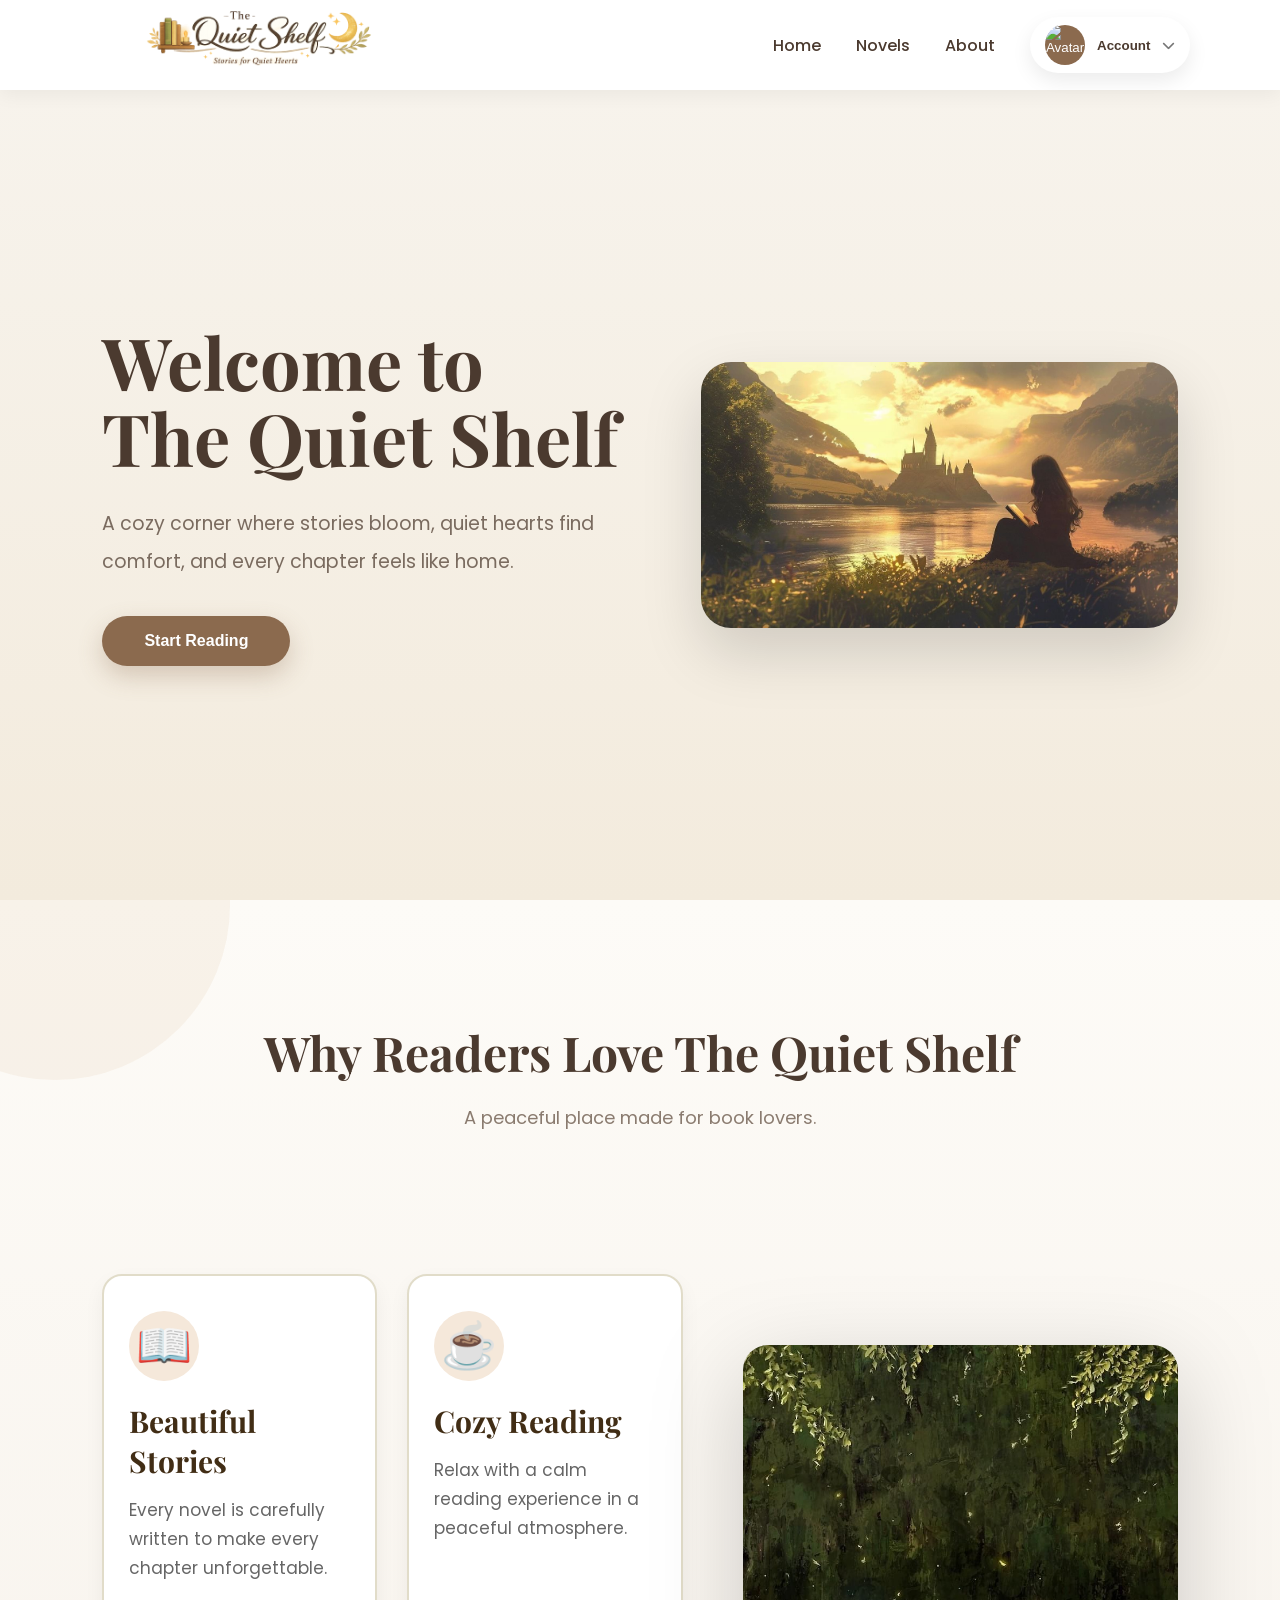
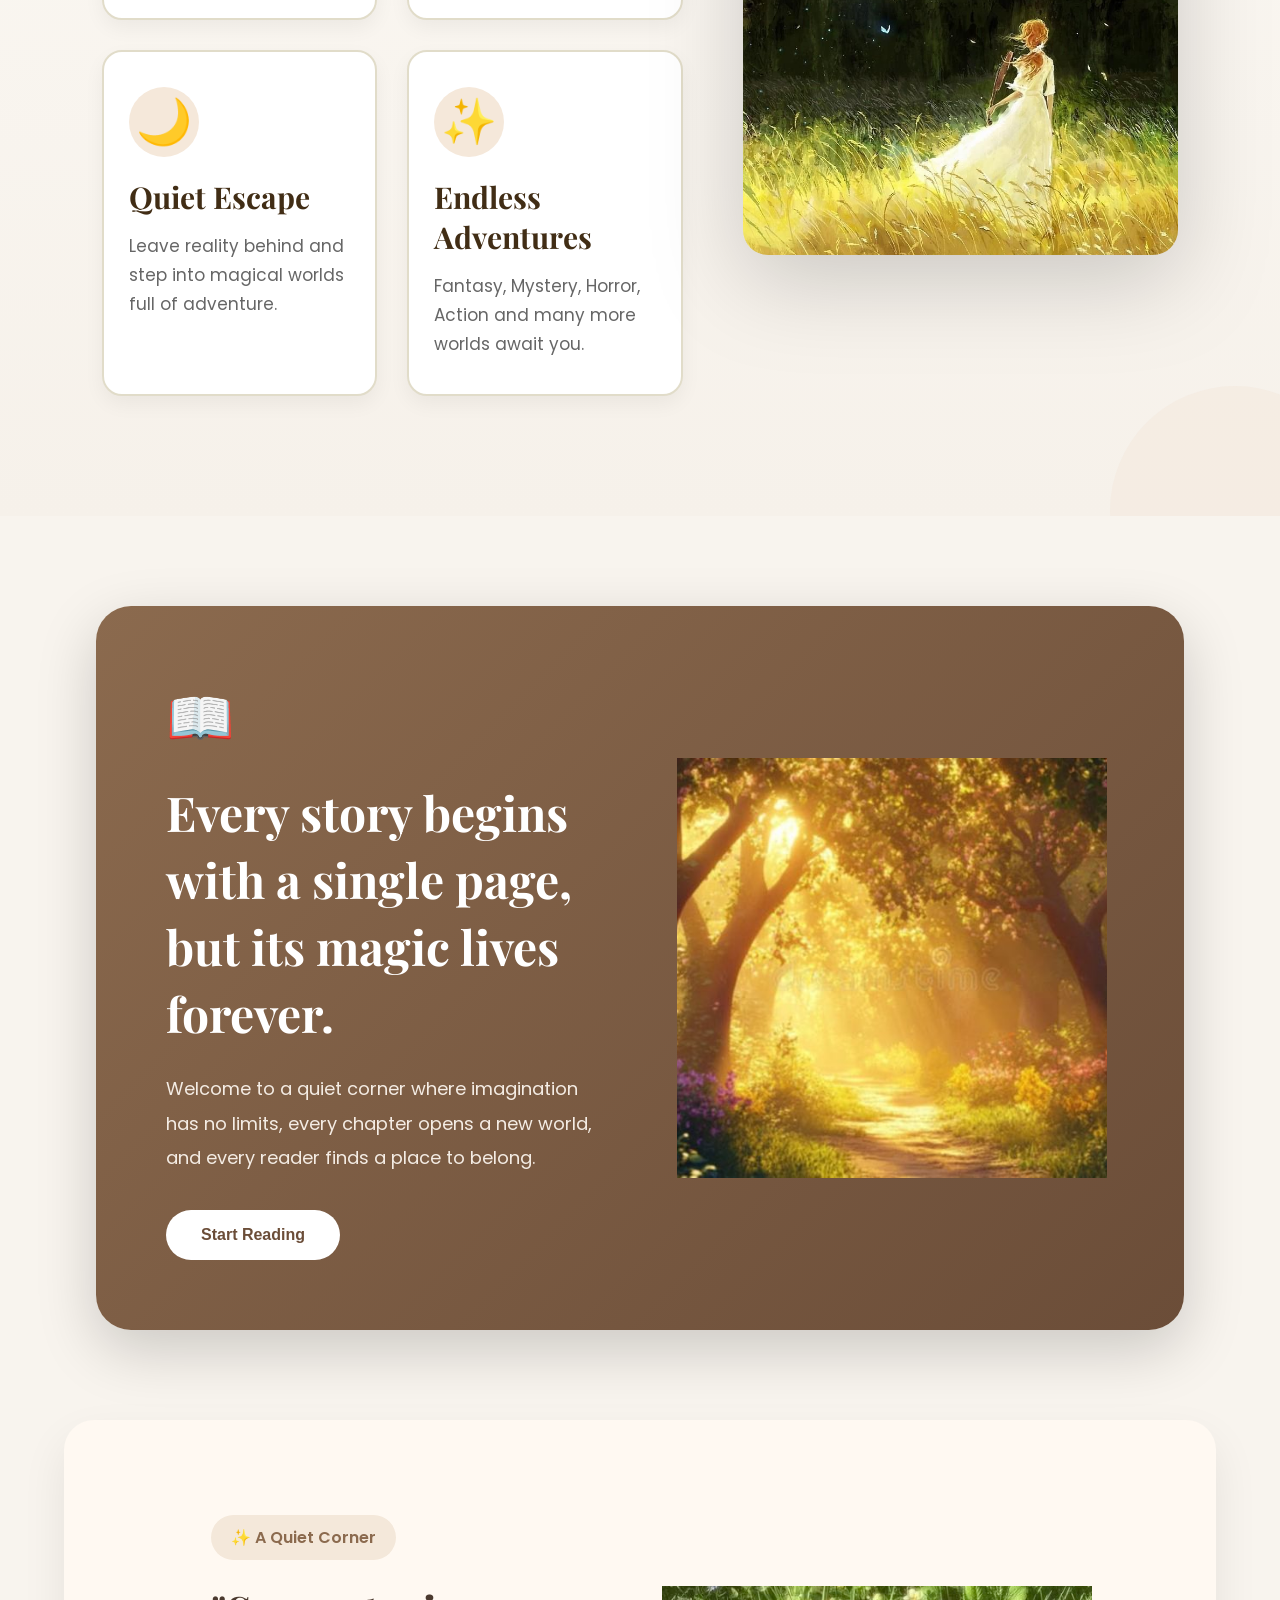
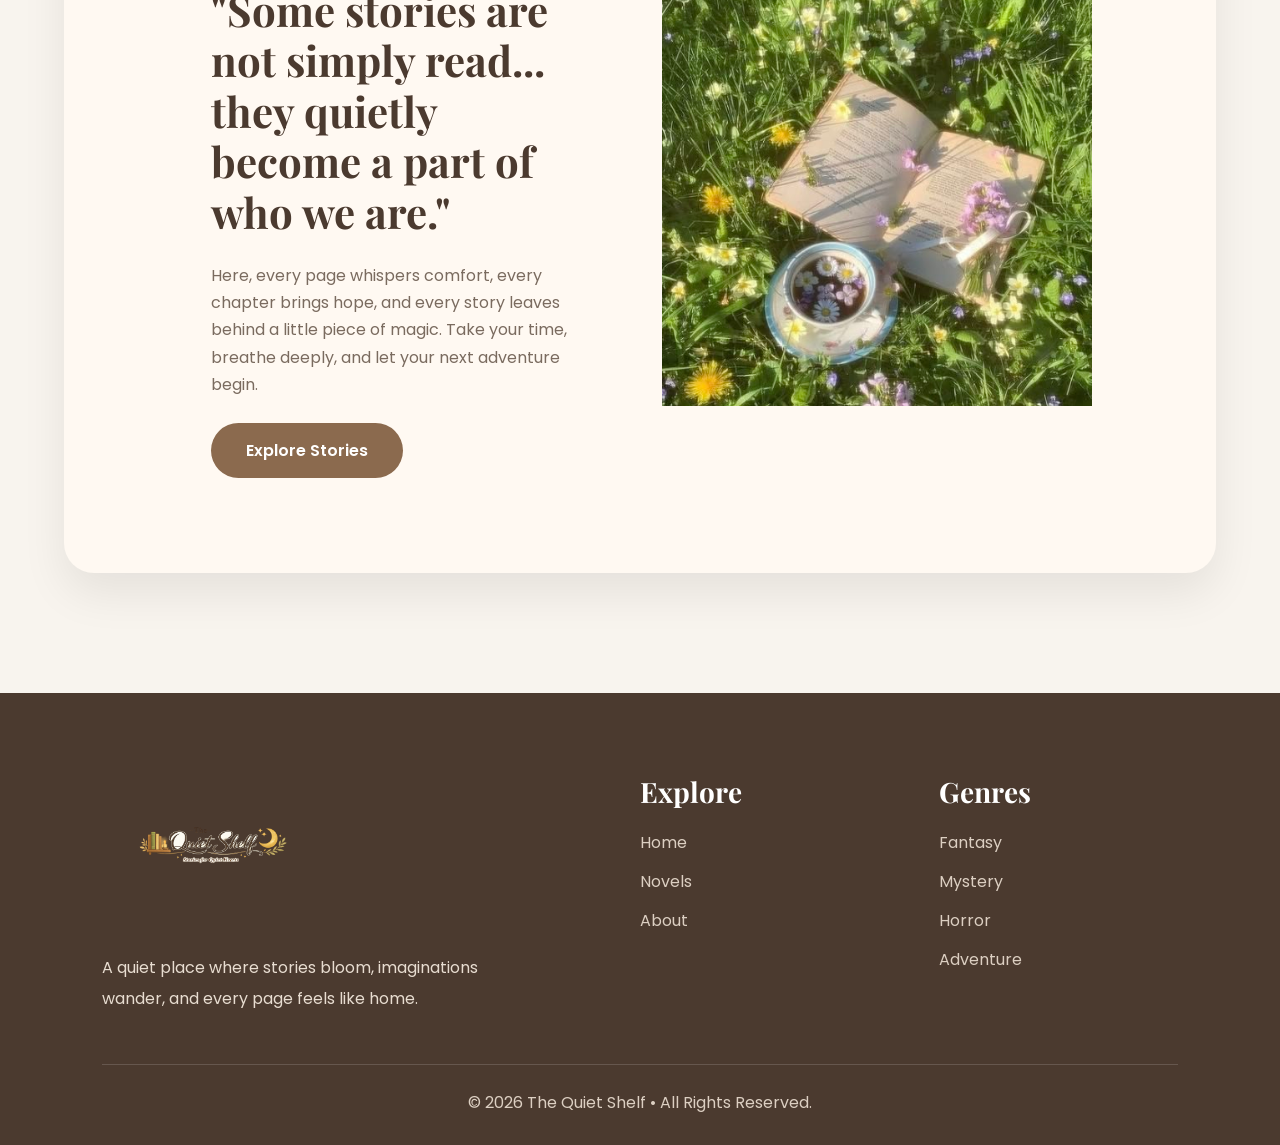
==== index.html @ 02607809 "Initial launch" ====
<!DOCTYPE html>
<html lang="en">

<head>
    <meta charset="UTF-8">
    <meta name="viewport" content="width=device-width, initial-scale=1.0">

    <title>The Quiet Shelf</title>

    <!-- Google Fonts -->
    <link rel="preconnect" href="https://fonts.googleapis.com">
    <link rel="preconnect" href="https://fonts.gstatic.com" crossorigin>

    <link href="https://fonts.googleapis.com/css2?family=Cormorant+Garamond:wght@400;500;600;700&family=Playfair+Display:wght@500;600;700&family=Poppins:wght@300;400;500;600&display=swap" rel="stylesheet">

    <!-- Font Awesome -->
    <link rel="stylesheet"
        href="https://cdnjs.cloudflare.com/ajax/libs/font-awesome/6.6.0/css/all.min.css">

    <link rel="stylesheet" href="style.css">
</head>

<body>

    <!-- ================= NAVBAR ================= -->

    <header>

     <div class="logo">
       <img src="images/logo.png" alt="The Quiet Shelf Logo">
     </div>

       <nav>

    <a href="index.html">Home</a>

    <a href="novels.html">Novels</a>

    <a href="about.html">About</a>

    
     <div class="account-menu">

    <button class="account-btn" id="accountBtn">

<div class="account-avatar">

    <img
        id="navbarAvatar"
        src="images/default-user.png"
        alt="Avatar"
    >

</div>

        <span id="accountName">Account</span>

        <i class="fa-solid fa-chevron-down arrow"></i>

    </button>

    <div class="account-dropdown" id="dropdownMenu">

        <div class="user-info">

            <div class="avatar-large">

    <img
        id="dropdownAvatar"
        src="images/default-user.png"
        alt="Avatar"
    >

</div>

            <h4 id="userName">Guest</h4>

            <p id="userEmail">Please Login</p>

        </div>

        <hr>

        <a href="login.html" id="loginLink">
            <i class="fa-solid fa-right-to-bracket"></i>
            Login
        </a>

        <a href="signup.html" id="signupLink">
            <i class="fa-solid fa-user-plus"></i>
            Create Account
        </a>
        <a href="profile.html" id="profileLink" style="display:none;">
    <i class="fa-solid fa-user"></i>
    Profile
</a>
        <a href="library.html" id="libraryLink" style="display:none;">
            <i class="fa-solid fa-book"></i>
            My Library
        </a>

        <a href="bookmarks.html" id="bookmarkLink" style="display:none;">
            <i class="fa-solid fa-heart"></i>
            Bookmarks
        </a>

        <a href="admin.html" id="adminLink" style="display:none;">
            <i class="fa-solid fa-shield-halved"></i>
            Admin Panel
        </a>

        <a href="#" id="logoutLink" style="display:none;">
            <i class="fa-solid fa-right-from-bracket"></i>
            Logout
        </a>

    </div>

</div>

</nav>

       

    </header>



    <!-- ================= HERO ================= -->

    <section class="hero">

        <div class="hero-text">

            <h1>Welcome to <br> The Quiet Shelf</h1>

            <p>
                A cozy corner where stories bloom,
                quiet hearts find comfort,
                and every chapter feels like home.
            </p>

            <button onclick="window.location.href='novels.html'">
    Start Reading
</button>

        </div>

        <div class="hero-image">

            <img src="images/hero.png" alt="Hero">

        </div>

    </section>

     

 

<!-- Why Readers Love The Quiet Shelf -->

<section class="features">

    <div class="section-title">
        <h2>Why Readers Love The Quiet Shelf</h2>
        <p>A peaceful place made for book lovers.</p>
    </div>

    <div class="feature-wrapper">

    <div class="feature-grid">

        <div class="feature-card">

            <div class="feature-icon">📖</div>

            <h3>Beautiful Stories</h3>

            <p>Every novel is carefully written to make every chapter unforgettable.</p>

        </div>

        <div class="feature-card">

            <div class="feature-icon">☕</div>

            <h3>Cozy Reading</h3>

            <p>Relax with a calm reading experience in a peaceful atmosphere.</p>

        </div>

        <div class="feature-card">

            <div class="feature-icon">🌙</div>

            <h3>Quiet Escape</h3>

            <p>Leave reality behind and step into magical worlds full of adventure.</p>

        </div>

        <div class="feature-card">

            <div class="feature-icon">✨</div>

            <h3>Endless Adventures</h3>

            <p>Fantasy, Mystery, Horror, Action and many more worlds await you.</p>

        </div>

    </div>

    <div class="feature-image">

        <img src="images/cozy-library.png" alt="Cozy Library">

    </div>

</div>

    

</section>
  
<section class="story-quote">

    <div class="quote-text">

        <div class="quote-icon">📖</div>

        <h2>
            Every story begins with a single page, but its magic lives forever.
        </h2>

        <p>
            Welcome to a quiet corner where imagination has no limits, every chapter opens a new world, and every reader finds a place to belong.
        </p>

        <button onclick="window.location.href='novels.html'">
    Start Reading
</button>

    </div>

    <div class="quote-image">

        <img src="images/library.png" alt="Library">

    </div>

</section>


   <!-- Quiet Quote -->

<section class="reading-quote">

    <div class="quote-content">

        <span class="quote-tag">
            ✨ A Quiet Corner
        </span>

        <h2>
            "Some stories are not simply read...
            they quietly become a part of who we are."
        </h2>

        <p>
            Here, every page whispers comfort, every chapter brings hope,
            and every story leaves behind a little piece of magic.
            Take your time, breathe deeply, and let your next adventure begin.
        </p>

        <a href="novels.html" class="quote-btn">
            Explore Stories
        </a>

    </div>

    <div class="quote-image">

        <img src="images/letter.png" alt="Quiet Reading">

    </div>

</section>
  
  <footer>


    <div class="footer-top">

        <div class="footer-brand">

            <img src="images/logo.png" alt="The Quiet Shelf">

            <p>
                A quiet place where stories bloom,
                imaginations wander, and every page feels like home.
            </p>

        </div>

        <div class="footer-links">
            <h3>Explore</h3>
            <a href="index.html">Home</a>
            <a href="novels.html">Novels</a>
            <a href="about.html">About</a>
            
        </div>

        <div class="footer-links">

            <h3>Genres</h3>

            <a href="#">Fantasy</a>
            <a href="#">Mystery</a>
            <a href="#">Horror</a>
            <a href="#">Adventure</a>

        </div>

    </div>

    <div class="footer-bottom">

        <p>© 2026 The Quiet Shelf • All Rights Reserved.</p>

    </div>

</footer>


<script type="module" src="script.js"></script>
<link rel="stylesheet" href="responsive.css">
</body>

</html>
---- style.css ----
/* ===============================
   GOOGLE RESET
================================== */

*{
    margin:0;
    padding:0;
    box-sizing:border-box;
}

html{
    scroll-behavior:smooth;
}

body{

    font-family:'Poppins',sans-serif;

    background:#F7F3EC;

    color:#4B3A2F;

}



/* ===============================
NAVBAR
================================== */

header{

    width:100%;
    height:90px;

    display:flex;

    justify-content:space-between;

    align-items:center;

    padding:0 7%;

    background:white;

    position:sticky;

    top:0;

    z-index:1000;

    overflow:visible;

    box-shadow:0 5px 18px rgba(0,0,0,.05);

}



.logo{

    display:flex;

    align-items:center;

    gap:15px;

}

.logo img{
    width: 350px;
    height: auto;
    display: block;
    object-fit: contain;
}

.logo h2{

    font-family:'Cormorant Garamond',serif;

    font-size:34px;

}

.logo p{

    color:#9a8d81;

    font-size:13px;

}



nav{

    display:flex;
    align-items:center;
    gap:35px;

}



nav a{

    text-decoration:none;

    color:#4B3A2F;

    font-weight:500;

    transition:.3s;

}



nav a:hover{

    color:#B38B59;

}



.nav-icons{
    display:flex;
    align-items:center;
}

.nav-icons i{
    font-size:28px;
    color:#4B3A2F;
    cursor:pointer;
    transition:0.3s;
}

.nav-icons i:hover{
    color:#8B6A4E;
    transform:scale(1.12);
}


/* ===============================
HERO
================================== */

.hero{

    min-height:90vh;

    display:flex;

    justify-content:space-between;

    align-items:center;

    gap:70px;

    padding:80px 8%;

    background:linear-gradient(to bottom,#F7F3EC,#F3EBDD);

}

.hero-text{

    width:50%;

}

.hero-text h1{

    font-size:72px;

    line-height:1.05;

    font-family:'Playfair Display',serif;

    color:#4B3A2F;

}

.hero-text p{

    margin-top:30px;

    font-size:19px;

    line-height:2;

    color:#7A6B5F;

    max-width:550px;

}

.hero button{

    margin-top:35px;

    padding:16px 42px;

    border:none;

    border-radius:50px;

    background:#8B6A4E;

    color:white;

    font-size:16px;

    font-weight:600;

    cursor:pointer;

    transition:.35s;

    box-shadow:0 10px 25px rgba(139,106,78,.3);

}

.hero button:hover{

    transform:translateY(-4px);

    background:#6f533c;

}

.hero button:hover{

    transform:translateY(-5px);

    background:#6f533c;

}

.hero-image{

    width:45%;

    display:flex;

    justify-content:center;

    align-items:center;

}

.hero-image img{

    width:100%;

    max-width:560px;

    border-radius:30px;

    box-shadow:0 25px 60px rgba(0,0,0,.15);

    transition:.5s;

}

.hero-image img:hover{

    transform:translateY(-8px) scale(1.02);

}




/* ===============================
SECTIONS
================================== */

section{

    padding:50px 8%;

}

section h2{

    font-size:42px;

    font-family:'Playfair Display',serif;

}
/* ===============================
FEATURED NOVELS
================================== */

.feature-grid{

    display:grid;

    grid-template-columns:repeat(2,1fr);

    gap:35px;

    margin-top:70px;

}

.feature-card{

    background:rgba(255,255,255,.75);

    backdrop-filter:blur(12px);

    border:1px solid rgba(255,255,255,.6);

    border-radius:25px;

    padding:35px;

    transition:.35s;

    box-shadow:0 15px 35px rgba(0,0,0,.08);

}

.feature-card:hover{

    transform:translateY(-12px) scale(1.03);

    box-shadow:0 25px 60px rgba(139,106,78,.18);

}

.feature-icon{

    width:70px;

    height:70px;

    display:flex;

    justify-content:center;

    align-items:center;

    border-radius:50%;

    background:#F5E8DA;

    font-size:32px;

    margin-bottom:25px;

}

.feature-card h3{

    font-family:'Playfair Display',serif;

    font-size:30px;

    color:#4B3A2F;

    margin-bottom:15px;

}

.feature-card p{

    color:#6D5B4D;

    line-height:1.8;

    font-size:17px;

}
.section-title{
    text-align:center;
    margin-bottom:50px;
}

.section-title h2{

    font-size:58px;

    font-family:'Playfair Display',serif;

    color:#4B3A2F;

    margin-bottom:18px;

}

.section-title p{

    color:#8B7A6C;

    font-size:20px;

    width:650px;

    max-width:90%;

    margin:auto;

    line-height:1.8;

}

.novel-grid{
    display:grid;
    grid-template-columns:repeat(auto-fit,minmax(260px,1fr));
    gap:35px;
}

.novel-card{
    background:#fff;
    border-radius:22px;
    overflow:hidden;
    box-shadow:0 15px 35px rgba(0,0,0,.08);
    transition:.35s;
}

.novel-card:hover{
    transform:translateY(-8px);
    box-shadow:0 25px 45px rgba(0,0,0,.12);
}

.novel-card img{
    width:100%;
    height:260px;
    object-fit:cover;
    display:block;
}

.novel-info{
    padding:25px;
}
.novel-meta{

    color:#8B6A4E;
    font-size:15px;
    margin:12px 0 18px;

}

.genre{
    display:inline-block;
    background:#F3EBDD;
    color:#8B6A4E;
    padding:6px 14px;
    border-radius:20px;
    font-size:13px;
    margin-bottom:12px;
}

.novel-info h3{

    font-family:'Playfair Display',serif;

    font-size:26px;

    color:#4B3A2F;

    margin:10px 0;

    line-height:1.4;

}

.novel-info p{

    color:#7A6B5F;
    line-height:1.8;
    margin-bottom:25px;

}

.novel-info button{

    width:100%;
    border:none;
    background:#8B6A4E;
    color:white;
    padding:14px;
    border-radius:40px;
    font-size:15px;
    cursor:pointer;
    transition:.3s;

}

.novel-info button:hover{

    background:#6F533C;

}
/*========== SECTION TITLE ==========*/

.section-title{
    text-align:center;
    margin-bottom:60px;
}

.section-title h2{

    font-size:48px;

    font-family:'Playfair Display',serif;

    color:#4B3A2F;

}

.section-title p{

    width:700px;

    max-width:90%;

    margin:15px auto 0;

    color:#8A7B6F;

    font-size:18px;

    line-height:1.8;

}

/*========== FEATURED STORIES ==========*/

.popular{

    background:#fff;

    padding:120px 8%;

}

.novel-grid{

    display:grid;

    grid-template-columns:repeat(3,1fr);

    gap:35px;

}

.novel-card{

    background:#fff;

    border-radius:25px;

    overflow:hidden;

    box-shadow:0 15px 35px rgba(0,0,0,.08);

    transition:.35s;

}

.novel-card:hover{

    transform:translateY(-8px);

    box-shadow:0 25px 50px rgba(0,0,0,.12);

}

.novel-card img{

    width:100%;

    height:300px;

    object-fit:cover;

    display:block;

    transition:.35s;

}

.novel-card:hover img{

    transform:scale(1.03);

}

.novel-info{

    padding:20px;

}

.genre{

    display:inline-block;

    padding:7px 16px;

    background:#F4E8D7;

    color:#8B6A4E;

    border-radius:30px;

    font-size:13px;

    margin-bottom:15px;

}

.novel-info h3{

    font-family:'Playfair Display',serif;

    font-size:26px;

    color:#4B3A2F;

    margin:10px 0;

    line-height:1.4;

}

.novel-info p{

    color:#8A7B6F;

    font-size:15px;

    line-height:1.7;

    margin-bottom:18px;

}

.novel-info button{

    width:100%;

    border:none;

    padding:14px;

    border-radius:40px;

    background:#8B6A4E;

    color:white;

    cursor:pointer;

    font-size:15px;

    transition:.3s;

}

.novel-info button:hover{

    background:#6F533C;

}
/*=========================
QUOTE SECTION
=========================*/

.quote{

    width:85%;
    margin:100px auto;
    background:linear-gradient(135deg,#8B6A4E,#5F4735);
    border-radius:30px;
    padding:70px 60px;
    text-align:center;
    color:white;
    box-shadow:0 20px 60px rgba(0,0,0,.15);

}

.quote h2{

    font-size:50px;
    font-family:'Playfair Display',serif;
    line-height:1.6;
    color:white;

}



/*=================================
FOOTER
=================================*/

footer{

    margin-top:120px;

    background:#4B3A2F;

    color:white;

    padding:80px 8% 30px;

}

.footer-top{

    display:grid;

    grid-template-columns:2fr 1fr 1fr;

    gap:60px;

}

.footer-brand img{

    width:230px;

    margin-bottom:20px;

}

.footer-brand p{

    color:#E8DDD1;

    line-height:1.9;

    max-width:380px;

}

.footer-links{

    display:flex;

    flex-direction:column;

}

.footer-links h3{

    margin-bottom:20px;

    font-family:'Playfair Display',serif;

    font-size:28px;

}

.footer-links a{

    color:#DCCFC2;

    text-decoration:none;

    margin-bottom:14px;

    transition:.3s;

}

.footer-links a:hover{

    color:white;

    padding-left:8px;

}

.footer-bottom{

    border-top:1px solid rgba(255,255,255,.15);

    margin-top:50px;

    padding-top:25px;

    text-align:center;

    color:#DCCFC2;

}
/*====================================
STORY QUOTE
====================================*/

.story-quote{

    width:85%;

    margin:90px auto;

    background:linear-gradient(135deg,#8B6A4E,#6B4D38);

    border-radius:35px;

    padding:70px;

    display:flex;

    justify-content:space-between;

    align-items:center;

    gap:60px;

    overflow:hidden;

    box-shadow:0 20px 60px rgba(0,0,0,.18);

}

.quote-text{

    flex:1;

}

.quote-icon{

    font-size:55px;

    margin-bottom:20px;

}

.quote-text h2{

    color:white;

    font-size:48px;

    line-height:1.4;

    font-family:'Playfair Display',serif;

    margin-bottom:25px;

}

.quote-text p{

    color:#F4ECE4;

    font-size:18px;

    line-height:1.9;

    margin-bottom:35px;

}

.quote-text button{

    padding:16px 35px;

    border:none;

    border-radius:50px;

    background:white;

    color:#6B4D38;

    font-size:16px;

    font-weight:600;

    cursor:pointer;

    transition:.3s;

}

.quote-text button:hover{

    transform:translateY(-4px);

}

.quote-image{

    flex:1;

    display:flex;

    justify-content:center;

}

.quote-image img{

    width:100%;

    max-width:430px;

    animation:floatBook 5s ease-in-out infinite;

}

@keyframes floatBook{

    0%,100%{

        transform:translateY(0);

    }

    50%{

        transform:translateY(-12px);

    }

}
/*==========================
FEATURE WRAPPER
==========================*/

.feature-wrapper{

    display:grid;

    grid-template-columns:1.2fr .9fr;

    gap:60px;

    align-items:center;

    margin-top:70px;

}

.feature-image{

    display:flex;

    justify-content:center;

}

.feature-image img{

    width:100%;

    max-width:480px;

    border-radius:25px;

    filter:drop-shadow(0 25px 45px rgba(0,0,0,.18));

    animation:floatImage 5s ease-in-out infinite;

}
.features{

    padding:120px 8%;

    background:linear-gradient(180deg,#FDFBF7,#F6F1EA);

    position:relative;

    overflow:hidden;

}

.features::before{

    content:"";

    width:350px;

    height:350px;

    background:#EEDFCF;

    border-radius:50%;

    position:absolute;

    top:-170px;

    left:-120px;

    opacity:.35;

}

.features::after{

    content:"";

    width:250px;

    height:250px;

    background:#F3E8DB;

    border-radius:50%;

    position:absolute;

    bottom:-120px;

    right:-80px;

    opacity:.5;

}
@keyframes floatImage{

    0%,100%{

        transform:translateY(0);

    }

    50%{

        transform:translateY(-12px);

    }

}
/*==================================
READ PAGE
==================================*/

body{

    background:#F8F4EE;

    font-family:'Poppins',sans-serif;

    color:#4B3A2F;

}

.read-header{

    width:90%;

    margin:30px auto;

    display:flex;

    justify-content:space-between;

    align-items:center;

}

.back-btn{

    text-decoration:none;

    color:#6F533C;

    font-weight:600;

    background:white;

    padding:12px 22px;

    border-radius:40px;

    box-shadow:0 8px 20px rgba(0,0,0,.08);

    transition:.3s;

}

.back-btn:hover{

    transform:translateY(-3px);

}

.read-logo{

    width:90px;

}

.reading-container{

    width:75%;

    max-width:900px;

    margin:40px auto 100px;

    background:white;

    padding:70px;

    border-radius:30px;

    box-shadow:0 20px 50px rgba(0,0,0,.08);

}

.genre-tag{

    display:inline-block;

    background:#F2E5D8;

    color:#8B6A4E;

    padding:8px 18px;

    border-radius:30px;

    font-size:14px;

    margin-bottom:20px;

}

.reading-container h1{

    font-family:'Playfair Display',serif;

    font-size:55px;

    margin-bottom:15px;

}

.reading-container h3{

    font-size:22px;

    color:#8B6A4E;

    margin-bottom:30px;

}

.reading-info{

    display:flex;

    gap:30px;

    color:#8A7B6F;

    margin-bottom:45px;

    border-bottom:1px solid #EEE5DA;

    padding-bottom:25px;

}

.story-text{

    font-size:19px;

    line-height:2.3;

    color:#4B3A2F;

}

.story-text p{

    margin-bottom:30px;

}

.chapter-buttons{

    display:flex;

    justify-content:space-between;

    margin-top:70px;

}

.chapter-buttons button{

    border:none;

    background:#8B6A4E;

    color:white;

    padding:16px 35px;

    border-radius:50px;

    cursor:pointer;

    font-size:16px;

    transition:.3s;

}

.chapter-buttons button:hover{

    background:#6F533C;

    transform:translateY(-3px);

}
.reading-tools{

    display:flex;

    justify-content:flex-end;

    gap:12px;

    margin-bottom:35px;

}

.reading-tools button{

    width:45px;

    height:45px;

    border:none;

    border-radius:50%;

    background:#F2E5D8;

    cursor:pointer;

    font-weight:bold;

    transition:.3s;

}

.reading-tools button:hover{

    background:#8B6A4E;

    color:white;

}
/*==================================
CHAPTER LIST
==================================*/

.chapter-list{

    background:#FBF7F2;

    border:1px solid #E8DDD1;

    border-radius:20px;

    padding:25px;

    margin-bottom:40px;

}

.chapter-list h4{

    font-family:'Playfair Display',serif;

    font-size:26px;

    margin-bottom:20px;

    color:#4B3A2F;

}

.chapter-list a{

    display:block;

    text-decoration:none;

    color:#6F533C;

    padding:14px 18px;

    border-radius:12px;

    margin-bottom:10px;

    transition:.3s;

}

.chapter-list a:hover{

    background:#EFE2D4;

}

.chapter-list .active{

    background:#8B6A4E;

    color:white;

}
/*==================================
ACCOUNT MENU
==================================*/

.account-menu{
    position:relative;
}

.account-btn{

    display:flex;
    align-items:center;
    gap:12px;

    border:none;
    background:white;

    padding:8px 15px;

    border-radius:50px;

    cursor:pointer;

    transition:.3s;

    box-shadow:0 8px 20px rgba(0,0,0,.08);

}

.account-btn:hover{

    transform:translateY(-2px);

}

.account-avatar{

    width:40px;
    height:40px;

    border-radius:50%;

    background:#8B6A4E;

    display:flex;
    justify-content:center;
    align-items:center;

    color:white;

}

.account-btn span{

    font-weight:600;

    color:#4B3A2F;

}

.arrow{

    font-size:13px;

    color:#777;

}

.account-dropdown{

    position:absolute;

    top:60px;

    right:0;

    width:280px;

    background:white;

    border-radius:20px;

    overflow:hidden;

    display:none;

    box-shadow:0 20px 45px rgba(0,0,0,.12);

    z-index:99999;

}

.account-dropdown.show{

    display:block;

}

.user-info{

    text-align:center;

    padding:25px;

}

.avatar-large{

    width:70px;
    height:70px;

    margin:auto;

    border-radius:50%;

    background:#8B6A4E;

    display:flex;
    justify-content:center;
    align-items:center;

    color:white;

    font-size:24px;

    margin-bottom:15px;

}

.user-info h4{

    margin-bottom:5px;

    font-size:18px;

}

.user-info p{

    font-size:13px;

    color:#888;

}

.account-dropdown a{

    display:flex;

    align-items:center;

    gap:12px;

    padding:15px 22px;

    color:#4B3A2F;

    text-decoration:none;

    transition:.3s;

}

.account-dropdown a:hover{

    background:#F7F3EC;

    color:#8B6A4E;

}

.account-dropdown hr{

    border:none;

    border-top:1px solid #eee;

}

/* ===========================
      MEMBERSHIP PAGE
=========================== */

.membership{

    max-width:1200px;

    margin:90px auto;

    padding:20px;

    text-align:center;

}

.membership h1{

    font-size:52px;

    color:#412D15;

    margin-bottom:15px;

    font-family:"Playfair Display",serif;

}

.membership p{

    max-width:700px;

    margin:auto;

    color:#666;

    font-size:18px;

    line-height:1.8;

    margin-bottom:60px;

}

.plans{

    display:flex;

    justify-content:center;

    gap:40px;

    flex-wrap:wrap;

}

.plan{

    width:350px;

    background:#ffffff;

    padding:45px;

    border-radius:25px;

    box-shadow:0 15px 40px rgba(0,0,0,.08);

    position:relative;

    transition:.35s;

}

.plan:hover{

    transform:translateY(-10px);

}

.plan h2{

    font-size:30px;

    color:#412D15;

    margin-bottom:15px;

}

.plan h3{

    font-size:42px;

    color:#000;

    margin-bottom:25px;

}

.plan ul{

    list-style:none;

    padding:0;

}

.plan li{

    margin:16px 0;

    color:#555;

    font-size:17px;

}

.plan-btn{

    display:inline-block;

    margin-top:30px;

    padding:15px 35px;

    border-radius:12px;

    background:#412D15;

    color:#fff;

    text-decoration:none;

    font-weight:600;

    transition:.3s;

}

.plan-btn:hover{

    background:#000;

}

.badge{

    position:absolute;

    top:-15px;

    right:25px;

    background:#C89B3C;

    color:white;

    padding:8px 18px;

    border-radius:30px;

    font-size:14px;

    font-weight:600;

}

.premium{

    border:3px solid #C89B3C;

}

@media(max-width:900px){

.plans{

    flex-direction:column;

    align-items:center;

}

.plan{

    width:100%;

    max-width:380px;

}

}
/*====================================
        MEMBERSHIP PAGE
====================================*/

.membership{

    min-height:100vh;

    background:#F8F6F1;

    padding:100px 20px;

}

.membership-header{

    text-align:center;

    max-width:800px;

    margin:0 auto 70px;

}

.premium-tag{

    display:inline-block;

    background:#412D15;

    color:#ffffff;

    padding:10px 22px;

    border-radius:50px;

    letter-spacing:2px;

    font-size:14px;

    margin-bottom:25px;

}

.membership-header h1{

    font-family:"Playfair Display",serif;

    font-size:60px;

    color:#412D15;

    margin-bottom:20px;

}

.membership-header p{

    color:#6E6258;

    font-size:18px;

    line-height:1.8;

}

/*====================*/

.plans{

    display:flex;

    justify-content:center;

    gap:40px;

    flex-wrap:wrap;

}

/*====================*/

.plan{

    width:360px;

    background:#FFFFFF;

    border:2px solid #E1DCC9;

    border-radius:25px;

    padding:40px;

    transition:.35s;

    position:relative;

    box-shadow:0 12px 30px rgba(0,0,0,.08);

}

.plan:hover{

    transform:translateY(-8px);

    box-shadow:0 18px 40px rgba(65,45,21,.15);

}

/*====================*/

.plan h2{

    color:#412D15;

    font-size:32px;

    margin-bottom:15px;

}

.plan h3{

    color:#412D15;

    font-size:42px;

    margin-bottom:30px;

}

.plan small{

    font-size:18px;

    color:#777;

}

/*====================*/

.plan ul{

    list-style:none;

    padding:0;

}

.plan li{

    color:#555;

    margin:18px 0;

    font-size:17px;

}

/*====================*/

.plan-btn{

    display:block;

    text-align:center;

    text-decoration:none;

    margin-top:35px;

    padding:16px;

    border-radius:14px;

    background:#412D15;

    color:#ffffff;

    font-weight:600;

    transition:.3s;

}

.plan-btn:hover{

    background:#6A4A26;

}

/*====================*/

.premium{

    border:2px solid #C89B3C;

}

.badge{

    position:absolute;

    top:-16px;

    right:25px;

    background:#C89B3C;

    color:#ffffff;

    padding:8px 18px;

    border-radius:30px;

    font-size:13px;

    font-weight:700;

}

/*====================*/

.membership-note{

    text-align:center;

    margin-top:70px;

}

.membership-note p{

    color:#777;

    font-size:16px;

}

/*====================*/

@media(max-width:768px){

.membership-header h1{

    font-size:42px;

}

.membership-header p{

    font-size:16px;

}

.plan{

    width:100%;

    max-width:380px;

}

}
/*====================================
        PREMIUM FEATURES
====================================*/

.premium-features{

    margin-top:100px;

    text-align:center;

}

.premium-features h2{

    font-family:"Playfair Display",serif;

    font-size:42px;

    color:#412D15;

    margin-bottom:50px;

}

.feature-grid{

    display:grid;

    grid-template-columns:repeat(auto-fit,minmax(250px,1fr));

    gap:30px;

}

.feature-card{

    background:#fff;

    border:2px solid #E1DCC9;

    border-radius:20px;

    padding:35px 25px;

    transition:.3s;

    box-shadow:0 8px 20px rgba(0,0,0,.05);

}

.feature-card:hover{

    transform:translateY(-8px);

}

.feature-icon{

    font-size:45px;

    margin-bottom:20px;

}

.feature-card h3{

    color:#412D15;

    margin-bottom:15px;

}

.feature-card p{

    color:#666;

    line-height:1.7;

}
/*==============================
            FAQ
==============================*/

.faq-section{

    margin-top:100px;

}

.faq-section h2{

    text-align:center;

    font-family:"Playfair Display", serif;

    color:#412D15;

    margin-bottom:50px;

}

.faq-item{

    background:#fff;

    border:2px solid #E1DCC9;

    border-radius:15px;

    padding:25px;

    margin-bottom:20px;

    box-shadow:0 5px 15px rgba(0,0,0,.05);

}

.faq-item h3{

    color:#412D15;

    margin-bottom:10px;

}

.faq-item p{

    color:#666;

    line-height:1.7;

}
/* ===============================
   READ PAGE V2
================================== */

.reading-container{

    max-width:1200px;

    margin:60px auto;

    padding:20px;

}

/* =============================== */

.novel-header{

    display:flex;

    gap:40px;

    align-items:center;

    background:#fff;

    padding:35px;

    border-radius:20px;

    box-shadow:0 10px 30px rgba(0,0,0,.08);

    margin-bottom:40px;

}

/* =============================== */

.novel-cover img{

    width:220px;

    height:320px;

    object-fit:cover;

    border-radius:18px;

    box-shadow:0 15px 35px rgba(0,0,0,.20);

}

/* =============================== */

.novel-details{

    flex:1;

}

.novel-details h1{

    font-size:58px;

    margin:15px 0;

    color:#1F150C;

}

.novel-description{

    color:#666;

    line-height:1.8;

    margin:20px 0;

    max-width:700px;

}

/* =============================== */

.novel-meta{

    display:flex;

    flex-wrap:wrap;

    gap:15px;

    margin-top:20px;

}

.novel-meta span{

    background:#F4ECE2;

    padding:10px 18px;

    border-radius:30px;

    font-size:15px;

}

/* =============================== */

.reading-layout{

    display:grid;

    grid-template-columns:300px 1fr;

    gap:35px;

}

/* =============================== */

.chapter-list{

    background:white;

    border-radius:18px;

    padding:25px;

    height:fit-content;

    position:sticky;

    top:100px;

    box-shadow:0 8px 25px rgba(0,0,0,.08);

}

.chapter-list h3{

    margin-bottom:20px;

}

.chapter-list a{

    display:block;

    text-decoration:none;

    color:#412D15;

    padding:15px;

    border-radius:12px;

    margin-bottom:10px;

    transition:.3s;

}

.chapter-list a.active{

    background:#8A6746;

    color:white;

}

.chapter-list a:hover{

    background:#EFE5D8;

}

/* =============================== */

.story-area{

    background:white;

    border-radius:20px;

    padding:40px;

    box-shadow:0 8px 25px rgba(0,0,0,.08);

}

/* =============================== */

.story-area h2{

    margin-bottom:25px;

    font-size:36px;

}

.story-text{

    font-size:20px;

    line-height:2.1;

    color:#2D2118;

}

/* =============================== */

.reading-tools{

    display:flex;

    justify-content:flex-end;

    gap:12px;

    margin-bottom:25px;

}

.reading-tools button{

    width:50px;

    height:50px;

    border:none;

    border-radius:12px;

    background:#412D15;

    color:white;

    cursor:pointer;

    transition:.3s;

}

.reading-tools button:hover{

    background:#5C4022;

}

/* =============================== */

.chapter-buttons{

    display:flex;

    justify-content:space-between;

    margin-top:50px;

}

.chapter-buttons button{

    background:#412D15;

    color:white;

    border:none;

    padding:15px 35px;

    border-radius:12px;

    cursor:pointer;

    transition:.3s;

}

.chapter-buttons button:hover{

    background:#5C4022;

}

/* =============================== */

@media(max-width:900px){

.novel-header{

    flex-direction:column;

    text-align:center;

}

.reading-layout{

    grid-template-columns:1fr;

}

.chapter-list{

    position:relative;

    top:0;

}

.novel-details h1{

    font-size:42px;

}

}
/* ===============================
   READING TOOLS
================================= */
.reading-tools{

    display:flex;

    justify-content:flex-end;

    align-items:center;

    gap:12px;

    flex-wrap:wrap;

    margin:25px 0;

}

.reading-tools button{

    padding:12px 18px;

    border:none;

    border-radius:10px;

    background:#8B6A4E;

    color:white;

    cursor:pointer;

    font-size:15px;

    white-space:nowrap;

}
.reading-tools button:hover{

    background:#6f533c;

    transform:translateY(-3px);

}

#bookmarkBtn{

    background:#D77A8A;

    min-width:140px;

}

#bookmarkBtn:hover{

    background:#C86476;

}
/* ===============================
   COZY DARK MODE
================================= */

.dark-mode{

    background:#2F2621;
    color:#F5EEE6;

}

.dark-mode header{

    background:#3A2E28;

}

.dark-mode .reading-container{

    background:transparent;

}

.dark-mode .novel-header,
.dark-mode .chapter-list,
.dark-mode .story-area{

    background:#3A2E28;
    color:#F5EEE6;
    border:1px solid rgba(255,255,255,.06);

}

.dark-mode .story-text,
.dark-mode .novel-description,
.dark-mode p{

    color:#E8DDD3;

}

.dark-mode h1,
.dark-mode h2,
.dark-mode h3{

    color:#FFF8F0;

}

.dark-mode .chapter-list a{

    color:#E8DDD3;

}

.dark-mode .chapter-list a:hover{

    background:#AB886D;
    color:white;

}

.dark-mode .chapter-list a.active{

    background:#AB886D;
    color:white;

}

.dark-mode .reading-tools button{

    background:#AB886D;
    color:white;

}

.dark-mode .chapter-buttons button{

    background:#AB886D;
    color:white;

}

.dark-mode footer{

    background:#3A2E28;

}
/* ===============================
   COMMENTS
================================= */

.comments-section{

    max-width:1000px;

    margin:70px auto;

    padding:0 20px;

}

.comments-section h2{

    font-size:34px;

    margin-bottom:25px;

    color:#493628;

    font-family:'Playfair Display',serif;

}

.comment-box{

    background:#F8F5F2;

    border:1px solid #D6C0B3;

    border-radius:18px;

    padding:20px;

    margin-bottom:40px;

}

.comment-box textarea{

    width:100%;

    min-height:140px;

    border:none;

    resize:vertical;

    outline:none;

    background:transparent;

    font-size:16px;

    font-family:'Poppins',sans-serif;

    color:#493628;

}

.comment-box button{

    margin-top:18px;

    background:#493628;

    color:white;

    border:none;

    padding:12px 25px;

    border-radius:10px;

    cursor:pointer;

    transition:.3s;

}

.comment-box button:hover{

    background:#AB886D;

}

.comment-card{

    background:white;

    border:1px solid #E4E0E1;

    border-radius:18px;

    padding:20px;

    margin-bottom:20px;

    box-shadow:0 5px 15px rgba(0,0,0,.05);

}

.comment-card h4{

    color:#493628;

    margin-bottom:8px;

}

.comment-card small{

    color:#888;

}

.comment-card p{

    margin-top:12px;

    line-height:1.8;

    color:#555;

}
#translateBtn{

    background:#9B7355;
    color:#fff;

    border:none;

    padding:12px 22px;

    border-radius:12px;

    font-size:15px;
    font-weight:600;

    cursor:pointer;

    display:inline-flex;
    align-items:center;
    justify-content:center;
    gap:8px;

    min-width:165px;
    height:50px;

    flex:0 0 auto;

    transition:.3s;

}

#translateBtn i{

    font-size:18px;

}
#translateBtn:hover{

    background:#7f5c43;

    transform:translateY(-2px);

    box-shadow:0 8px 18px rgba(0,0,0,.15);

}

.dark-mode #translateBtn{

    background:#C8A77A;

    color:#2d241d;

}
/* ===============================
   RATING
================================= */

.rating-section{

    max-width:1000px;

    margin:60px auto;

    padding:30px;

    background:#F8F5F2;

    border:1px solid #E4E0E1;

    border-radius:20px;

    text-align:center;

}

.rating-section h3{

    font-size:30px;

    color:#493628;

    margin-bottom:20px;

    font-family:'Playfair Display',serif;

}

.stars{

    display:flex;

    justify-content:center;

    gap:12px;

    margin-bottom:20px;

}

.star{

    font-size:34px;

    color:#CFCFCF;

    cursor:pointer;

    transition:.25s;

}

.star:hover{

    color:#FFD43B;

    transform:scale(1.2);

}

.star.active{

    color:#FFD43B;

}

.rating-section p{

    font-size:18px;

    color:#555;

    margin-top:10px;

}

/* Dark Mode */

.dark-mode .rating-section{

    background:#3A2E28;

    border-color:rgba(255,255,255,.08);

}

.dark-mode .rating-section h3{

    color:#FFF8F0;

}

.dark-mode .rating-section p{

    color:#E8DDD3;

}
.account-avatar img{

    width:42px;

    height:42px;

    border-radius:50%;

    object-fit:cover;

}

.avatar-large img{

    width:80px;

    height:80px;

    border-radius:50%;

    object-fit:cover;

}
.comment-user{

    display:flex;

    align-items:flex-start;

    gap:15px;

}

.comment-avatar{

    width:50px;

    height:50px;

    border-radius:50%;

    object-fit:cover;

    flex-shrink:0;

}

.comment-user h4{

    margin-bottom:6px;

    color:#4B3A2F;

}

.comment-user p{

    margin:0;

    line-height:1.7;

}
.comment-info{

    flex:1;

}

.comment-time{

    display:block;

    font-size:12px;

    color:#999;

    margin:4px 0 10px;

}
.comment-top{

    display:flex;

    justify-content:space-between;

    align-items:center;

}

.delete-comment{

    color:#d9534f;

    cursor:pointer;

    transition:.3s;

}

.delete-comment:hover{

    transform:scale(1.15);

    color:#b71c1c;

}
/*==============================
QUIET QUOTE
==============================*/

.reading-quote{

    width:90%;
    max-width:1200px;

    margin:50px auto;

    display:grid;
    grid-template-columns:1fr 1fr;

    align-items:center;

    background:#FFF9F2;

    border-radius:30px;

    overflow:hidden;

    box-shadow:0 20px 45px rgba(0,0,0,.08);

}

.quote-content{

    padding:45px;

}

.quote-tag{

    display:inline-block;

    background:#F4E8DA;

    color:#8B6A4E;

    padding:10px 20px;

    border-radius:50px;

    font-weight:600;

    margin-bottom:25px;

}

.quote-content h2{

    font-family:'Playfair Display',serif;

    font-size:42px;

    line-height:1.2;

    color:#4B3A2F;

    margin-bottom:25px;

}

.quote-content p{

    font-size:16px;

line-height:1.7;

    color:#7A6B5F;

    

margin-bottom:25px;

}

.quote-btn{

    display:inline-block;

    padding:15px 35px;

    background:#8B6A4E;

    color:#fff;

    text-decoration:none;

    border-radius:50px;

    font-weight:600;

    transition:.3s;

}

.quote-btn:hover{

    background:#6F533C;

    transform:translateY(-3px);

}

.quote-image{

    height:420px;

}

.quote-image img{

    width:100%;
    height:100%;
    object-fit:cover;

}

@media(max-width:900px){

.reading-quote{

    grid-template-columns:1fr;

}

.quote-content{

    padding:40px 25px;

    text-align:center;

}

.quote-content h2{

    font-size:34px;

}

.quote-image{

    order:-1;

}

}
---- responsive.css ----
/* =====================================
   MOBILE RESPONSIVE
===================================== */

@media screen and (max-width:768px){

/* ================= Header ================= */

header{
    flex-direction:column;
    justify-content:center;
    gap:18px;
    padding:18px;
    height:auto;
}

.logo img{
    width:170px;
}

nav{
    width:100%;
    display:flex;
    justify-content:center;
    align-items:center;
    flex-wrap:wrap;
    gap:18px;
}

nav a{
    font-size:15px;
}

.account-menu{
    margin-left:0;
}

/* Account Dropdown */

.account-dropdown{
    width:260px;
    right:50%;
    transform:translateX(50%);
    max-height:70vh;
    overflow-y:auto;
    -webkit-overflow-scrolling:touch;
}

/* ================= Hero ================= */

.hero{
    display:flex;
    flex-direction:column;
    align-items:center;
    text-align:center;
    padding:45px 20px;
    gap:30px;
}

.hero-image{
    order:1;
}

.hero-image img{
    width:100%;
    max-width:320px;
    border-radius:24px;
}

.hero-text{
    order:2;
    max-width:100%;
}

.hero-text h1{
    font-size:48px;
    line-height:1.1;
}

.hero-text p{
    font-size:16px;
    line-height:1.8;
}

.hero-text button{
    width:220px;
}

/* ================= Features ================= */

.feature-wrapper{
    display:flex;
    flex-direction:column;
    gap:35px;
}

.feature-image{
    order:1;
    text-align:center;
}

.feature-image img{
    width:100%;
    max-width:320px;
    border-radius:24px;
}

.feature-grid{
    order:2;
    display:grid;
    grid-template-columns:1fr;
    gap:18px;
}

.feature-card{
    width:100%;
    padding:22px;
}

.feature-card h3{
    font-size:28px;
}

.feature-card p{
    font-size:15px;
}

/* ================= Quote ================= */

.story-quote{
    display:flex;
    flex-direction:column;
    text-align:center;
    gap:30px;
}

.quote-image{
    order:1;
}

.quote-image img{
    width:100%;
    max-width:320px;
    border-radius:24px;
}

.quote-text{
    order:2;
}

.quote-text h2{
    font-size:34px;
}

.quote-text p{
    font-size:16px;
}

/* ================= Reading Corner ================= */

.reading-corner{
    display:flex;
    flex-direction:column;
    align-items:center;
    text-align:center;
    gap:30px;
}

.reading-image{
    order:1;
}

.reading-image img{
    width:100%;
    max-width:320px;
    border-radius:24px;
}

.reading-text{
    order:2;
}

.reading-text h2{
    font-size:34px;
}

.reading-text p{
    font-size:16px;
}

/* ================= Novels ================= */

.all-novels{
    width:94%;
    margin:35px auto;
    display:grid;
    grid-template-columns:repeat(2,1fr);
    gap:14px;
}

.novel-card{
    width:100%;
    border-radius:16px;
}

.novel-card img{
    width:100%;
    height:180px;
    object-fit:cover;
}

.novel-info{
    padding:12px;
}

.genre{
    padding:5px 10px;
    font-size:11px;
}

.novel-info h3{
    font-size:17px;
    line-height:1.35;
    margin:8px 0;
}

.novel-meta{
    font-size:11px;
    gap:8px;
    margin:10px 0;
}

.description{
    display:none;
}

.read-btn{
    padding:10px;
    font-size:13px;
}

/* ================= Footer ================= */

.footer-top{
    grid-template-columns:1fr;
    text-align:center;
    gap:35px;
}

.footer-brand img{
    margin:auto;
}

.footer-brand p{
    margin:auto;
}

}
/* ==========================
   MOBILE - AVATAR GRID
========================== */

@media (max-width:768px){

.avatar-grid{

    display:grid;

    grid-template-columns:repeat(3,1fr);

    gap:15px;

    justify-items:center;

}

.avatar-grid img{

    width:75px;

    height:75px;

    border-radius:50%;

    object-fit:cover;

}

.avatar-popup,
.avatar-container,
.choose-avatar{

    width:95%;

    max-width:360px;

    margin:20px auto;

    overflow:hidden;

    box-sizing:border-box;

}

}
/* =====================================
   READ PAGE MOBILE FIX
===================================== */

@media (max-width:768px){

.read-container,
.reader-container,
.chapter-reader,
.read-page{
    width:92%;
    max-width:360px;
    margin:20px auto;
    padding:20px;
}


/* Chapter Title */

.chapter-title,
.read-container h1,
.chapter-reader h1{

    font-size:34px;
    line-height:1.2;
    margin-bottom:20px;

}


/* Chapter text */

.chapter-content,
.reader-content,
.read-container p{

    font-size:16px;
    line-height:1.8;
}


/* Empty chapter message */

.no-chapter,
.chapter-empty{

    font-size:16px;
    line-height:1.6;

}


/* Previous Next Buttons */

.chapter-buttons{

    display:flex;
    gap:8px;
    margin-top:25px;

}


.chapter-buttons button{

    flex:1;
    height:55px;
    font-size:15px;
    border-radius:14px;

}

}/* =====================================
   NOVEL READER MOBILE STYLE
===================================== */

@media(max-width:768px){

/* Reader Box */

.chapter-reader,
.read-container,
.reader-box{

    width:92%;
    max-width:390px;
    padding:22px;
    margin:20px auto;
    border-radius:20px;

}


/* Chapter Heading */

.chapter-reader h1,
.read-container h1{

    font-size:32px;
    line-height:1.2;
    margin-bottom:25px;

}


/* Novel Reading Text */

.chapter-content,
.reader-content,
.read-text{

    font-size:15px;
    line-height:2;
    letter-spacing:0.2px;
    text-align:left;

}


/* Empty Chapter Message */

.no-chapter,
.chapter-empty{

    font-size:15px;
    line-height:1.8;

}


/* Buttons Row */

.chapter-buttons{

    display:flex;
    justify-content:space-between;
    align-items:center;
    gap:15px;
    margin-top:30px;

}


/* Buttons */

.chapter-buttons button{

    width:120px;
    height:45px;
    font-size:14px;
    border-radius:12px;
    padding:0;

}


}
/* =================================
   BOOKMARK + LIBRARY NOVEL IMAGE FIX
================================= */

.novel-card img,
.library-card img,
.bookmark-card img{

    width:100%;
    height:220px;
    object-fit:cover;
    object-position:center;
    border-radius:16px 16px 0 0;

}


/* Card size */

.novel-card,
.library-card,
.bookmark-card{

    overflow:hidden;
    border-radius:18px;

}


/* Mobile */

@media(max-width:768px){

.novel-card img,
.library-card img,
.bookmark-card img{

    height:170px;

}


.novel-card,
.library-card,
.bookmark-card{

    border-radius:15px;

}

}
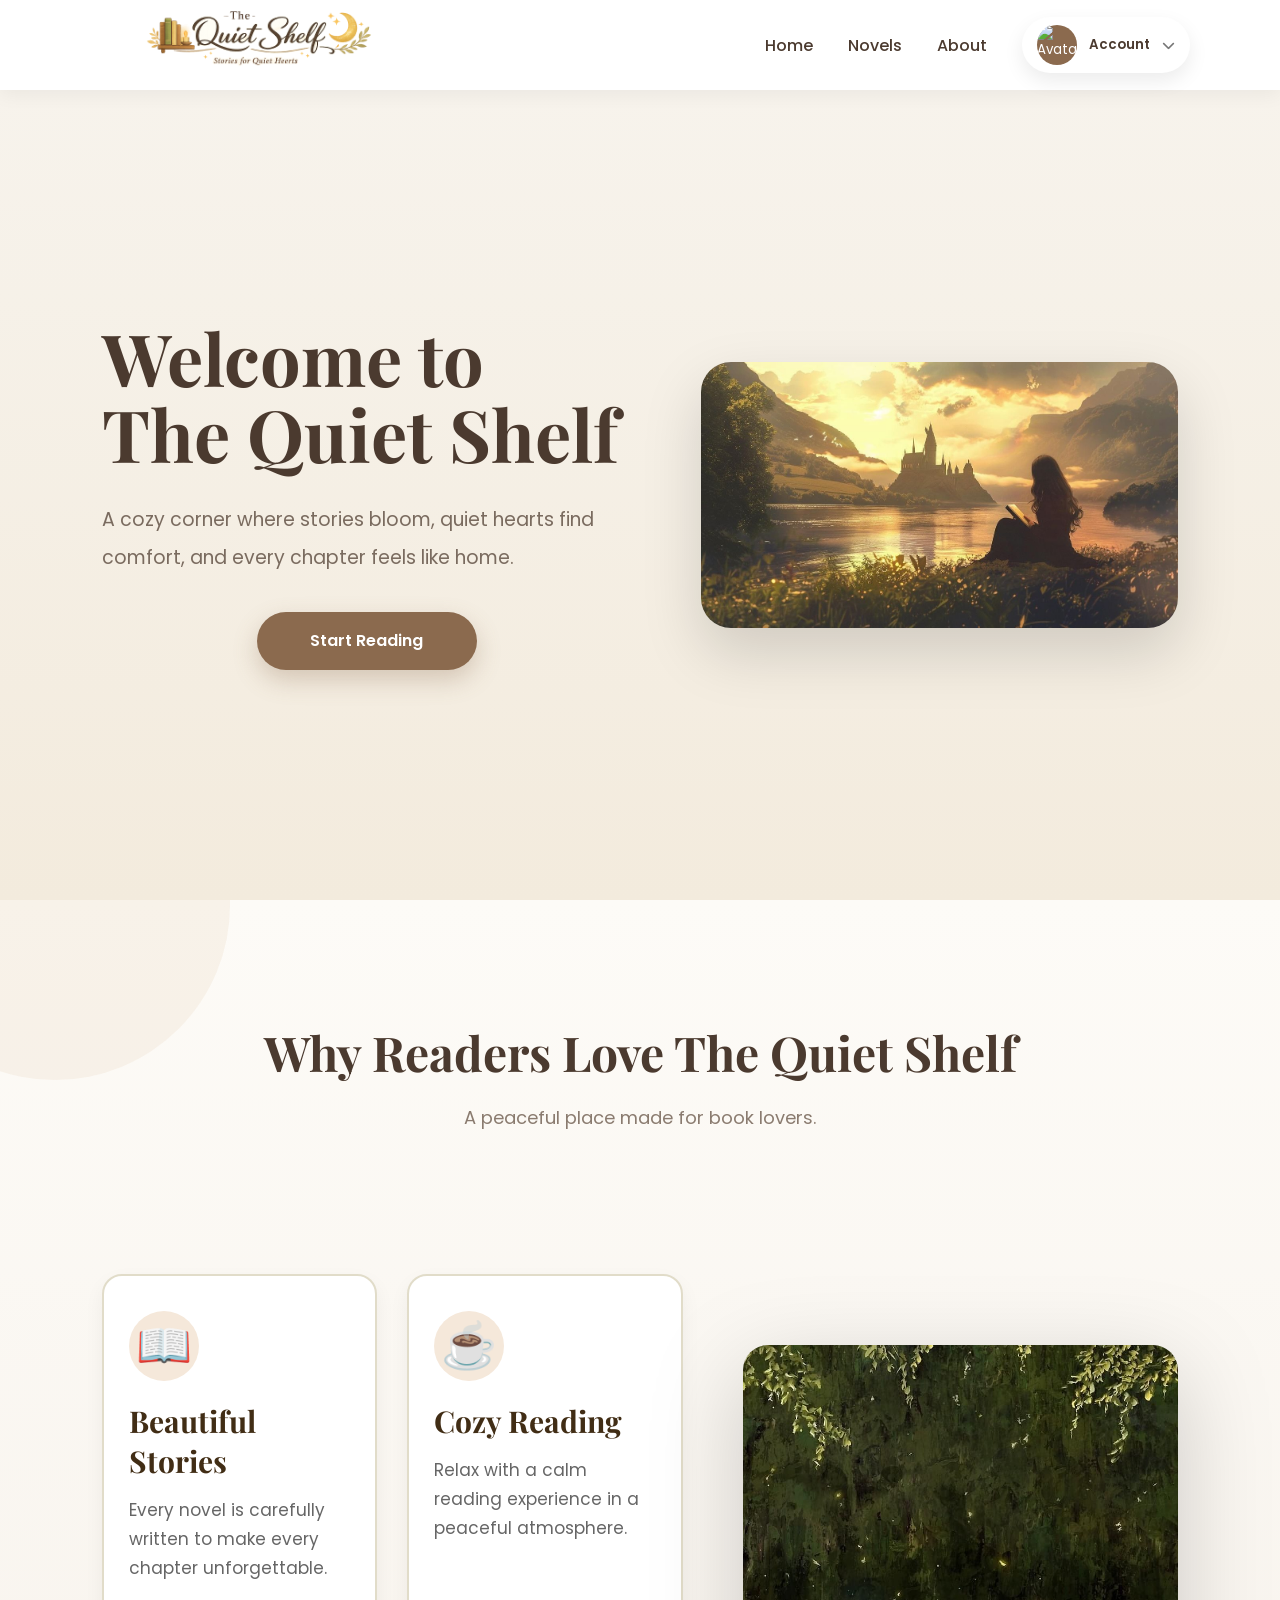
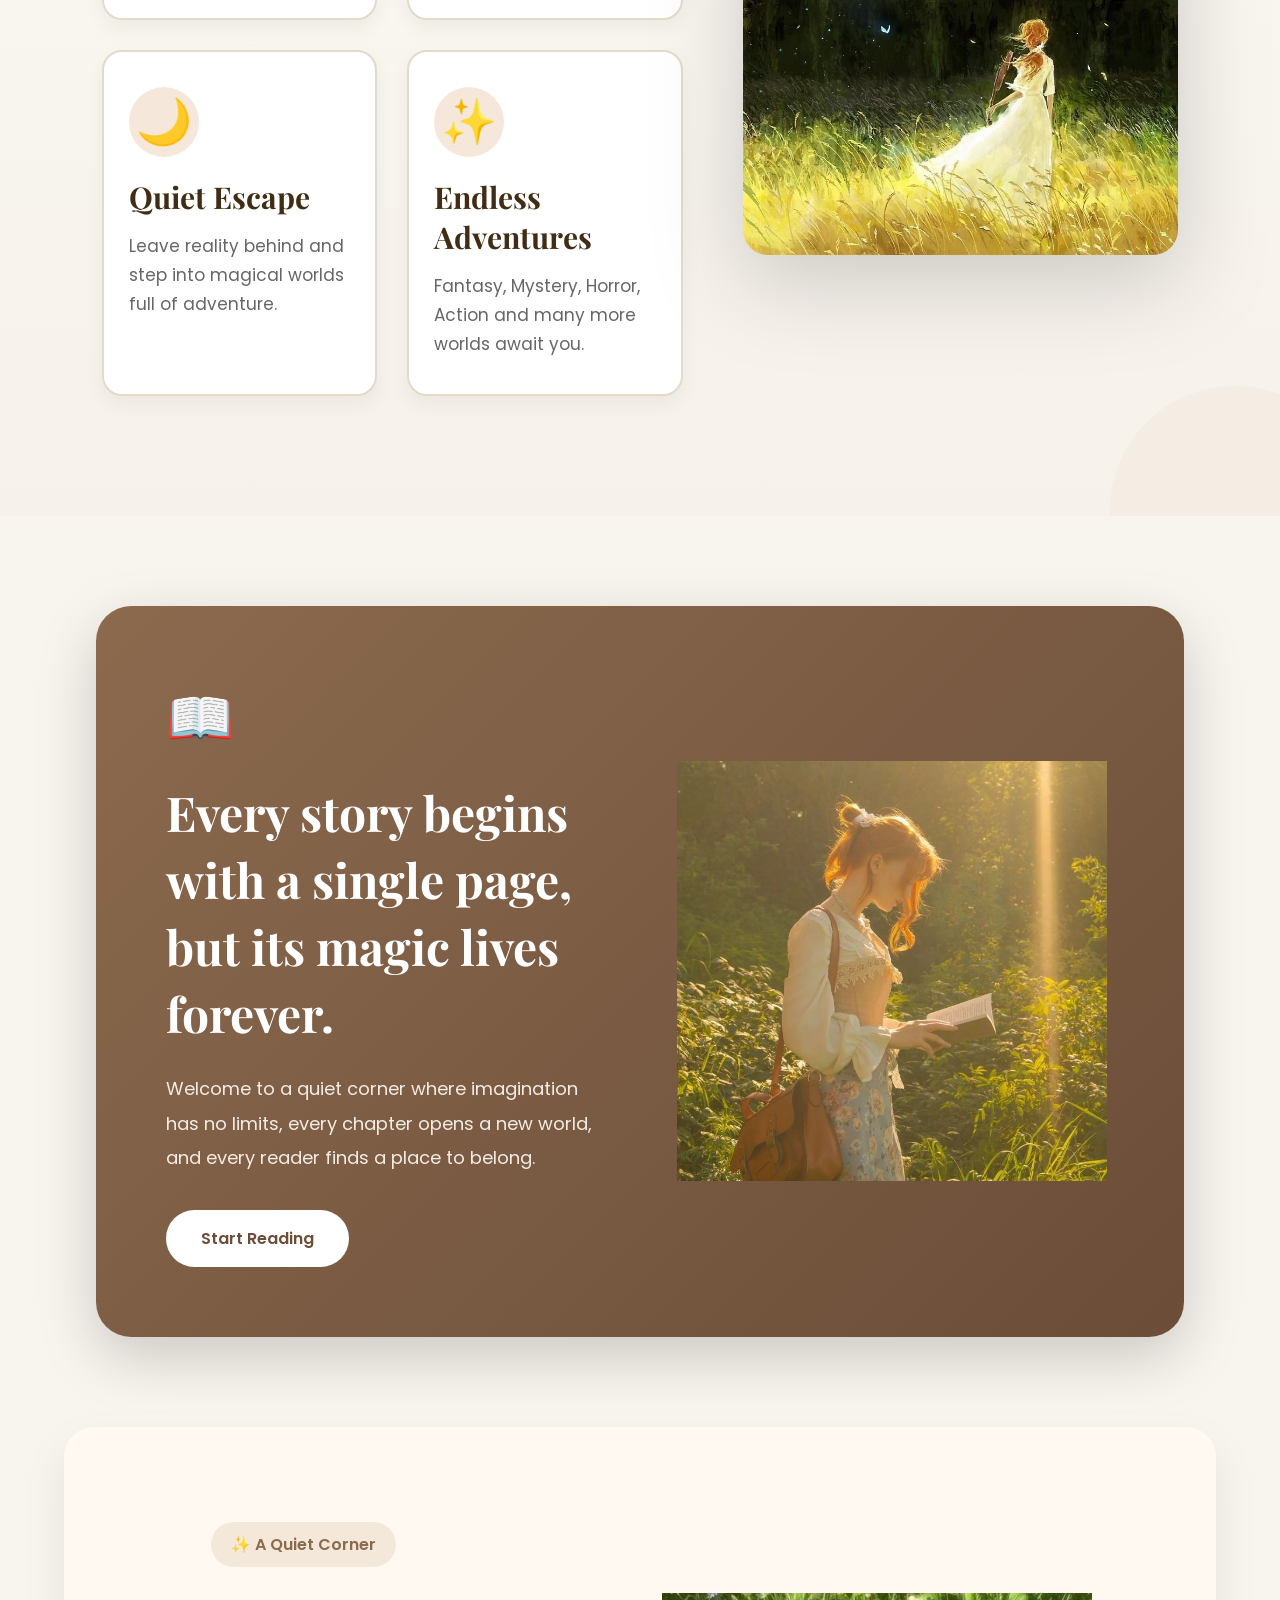
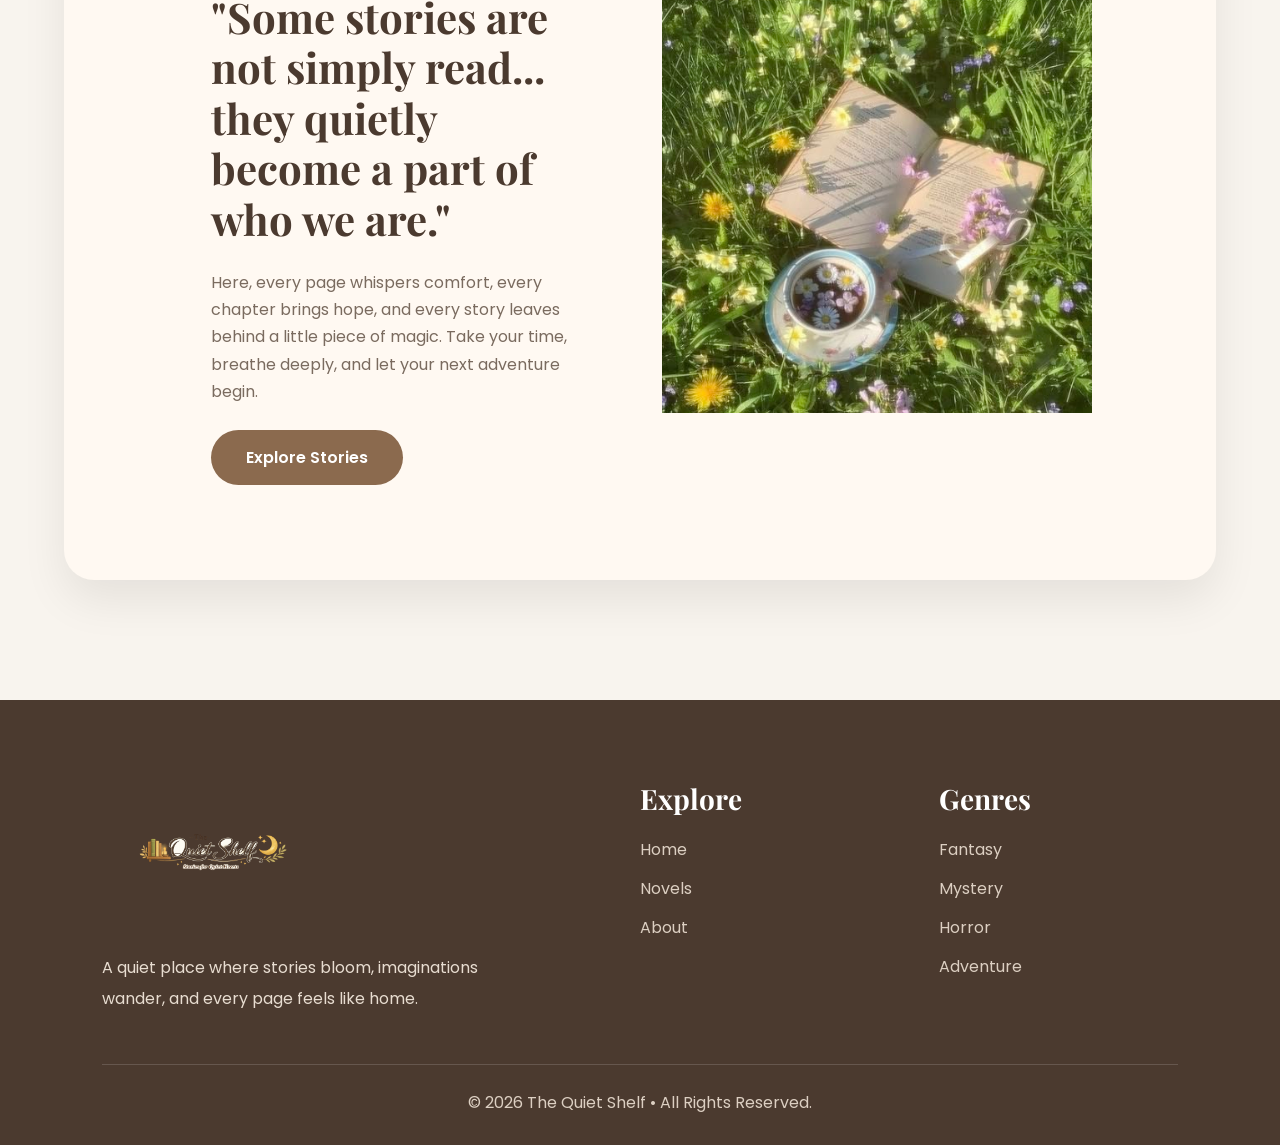
==== commit 3bf04869: "Completed The-Quiet-Shelf website with final UI improvements" ====
--- a/index.html
+++ b/index.html
@@ -25,7 +25,7 @@
     <!-- ================= NAVBAR ================= -->
 
     <header>
-
+      
      <div class="logo">
        <img src="images/logo.png" alt="The Quiet Shelf Logo">
      </div>
--- a/style.css
+++ b/style.css
@@ -197,10 +197,20 @@
 }
 
 .hero button{
+    margin-left:auto;
+margin-right:auto;
 
     margin-top:35px;
 
-    padding:16px 42px;
+    width:220px;
+
+    height:58px;
+
+    display:flex;
+
+    justify-content:center;
+
+    align-items:center;
 
     border:none;
 
@@ -208,11 +218,15 @@
 
     background:#8B6A4E;
 
-    color:white;
+    color:#fff;
 
     font-size:16px;
 
     font-weight:600;
+
+    line-height:1;
+
+    white-space:nowrap;
 
     cursor:pointer;
 
@@ -1095,19 +1109,17 @@
 
 .reading-container{
 
-    width:75%;
-
-    max-width:900px;
-
+    width:85%;
+    max-width:1100px;
     margin:40px auto 100px;
 
-    background:white;
-
-    padding:70px;
-
-    border-radius:30px;
-
-    box-shadow:0 20px 50px rgba(0,0,0,.08);
+    background:transparent;
+
+    padding:0;
+
+    border-radius:0;
+
+    box-shadow:none;
 
 }
 
@@ -2101,181 +2113,172 @@
 
 }
 
+.novel-header{
+
+    display:flex;
+
+    gap:40px;
+
+    align-items:center;
+
+    background:transparent;
+
+    padding:0;
+
+    border-radius:0;
+
+    box-shadow:none;
+
+    margin-bottom:50px;
+
+}
 /* =============================== */
 
-.novel-header{
+.novel-details{
+
+    flex:1;
+
+}
+
+.novel-details h1{
+
+    font-size:58px;
+
+    margin:15px 0;
+
+    color:#1F150C;
+
+}
+
+.novel-description{
+
+    color:#666;
+
+    line-height:1.8;
+
+    margin:20px 0;
+
+    max-width:700px;
+
+}
+
+/* =============================== */
+
+.novel-meta{
 
     display:flex;
 
-    gap:40px;
-
-    align-items:center;
-
-    background:#fff;
-
-    padding:35px;
-
-    border-radius:20px;
-
-    box-shadow:0 10px 30px rgba(0,0,0,.08);
-
-    margin-bottom:40px;
+    flex-wrap:wrap;
+
+    gap:15px;
+
+    margin-top:20px;
+
+}
+
+.novel-meta span{
+
+    background:#F4ECE2;
+
+    padding:10px 18px;
+
+    border-radius:30px;
+
+    font-size:15px;
 
 }
 
 /* =============================== */
 
-.novel-cover img{
-
-    width:220px;
-
-    height:320px;
-
-    object-fit:cover;
-
-    border-radius:18px;
-
-    box-shadow:0 15px 35px rgba(0,0,0,.20);
+.reading-layout{
+
+    display:grid;
+
+    grid-template-columns:300px 1fr;
+
+    gap:35px;
 
 }
 
 /* =============================== */
 
-.novel-details{
-
-    flex:1;
-
-}
-
-.novel-details h1{
-
-    font-size:58px;
-
-    margin:15px 0;
-
-    color:#1F150C;
-
-}
-
-.novel-description{
-
-    color:#666;
-
-    line-height:1.8;
-
-    margin:20px 0;
-
-    max-width:700px;
+.chapter-list{
+
+    background:transparent;
+
+    border:none;
+
+    border-radius:0;
+
+    padding:0;
+
+    height:fit-content;
+
+    position:sticky;
+
+    top:100px;
+
+    box-shadow:none;
+
+}
+
+.chapter-list h3{
+
+    margin-bottom:20px;
+
+}
+
+.chapter-list a{
+
+    display:block;
+
+    text-decoration:none;
+
+    color:#412D15;
+
+    padding:14px 0;
+
+    border-radius:0;
+
+    margin-bottom:8px;
+
+    border-bottom:1px solid #E6D8C8;
+
+    transition:.3s;
+
+}
+
+.chapter-list a.active{
+
+    background:none;
+
+    color:#8A6746;
+
+    font-weight:700;
+
+}
+
+.chapter-list a:hover{
+
+    background:none;
+
+    color:#A97C50;
+
+    padding-left:10px;
 
 }
 
 /* =============================== */
 
-.novel-meta{
-
-    display:flex;
-
-    flex-wrap:wrap;
-
-    gap:15px;
-
-    margin-top:20px;
-
-}
-
-.novel-meta span{
-
-    background:#F4ECE2;
-
-    padding:10px 18px;
-
-    border-radius:30px;
-
-    font-size:15px;
-
-}
-
-/* =============================== */
-
-.reading-layout{
-
-    display:grid;
-
-    grid-template-columns:300px 1fr;
-
-    gap:35px;
-
-}
-
-/* =============================== */
-
-.chapter-list{
-
-    background:white;
-
-    border-radius:18px;
-
-    padding:25px;
-
-    height:fit-content;
-
-    position:sticky;
-
-    top:100px;
-
-    box-shadow:0 8px 25px rgba(0,0,0,.08);
-
-}
-
-.chapter-list h3{
-
-    margin-bottom:20px;
-
-}
-
-.chapter-list a{
-
-    display:block;
-
-    text-decoration:none;
-
-    color:#412D15;
-
-    padding:15px;
-
-    border-radius:12px;
-
-    margin-bottom:10px;
-
-    transition:.3s;
-
-}
-
-.chapter-list a.active{
-
-    background:#8A6746;
-
-    color:white;
-
-}
-
-.chapter-list a:hover{
-
-    background:#EFE5D8;
-
-}
-
-/* =============================== */
-
 .story-area{
 
-    background:white;
-
-    border-radius:20px;
-
-    padding:40px;
-
-    box-shadow:0 8px 25px rgba(0,0,0,.08);
+    background:transparent;
+
+    border-radius:0;
+
+    padding:40px 0;
+
+    box-shadow:none;
 
 }
 
--- a/responsive.css
+++ b/responsive.css
@@ -1,512 +1,1087 @@
-/* =====================================
-   MOBILE RESPONSIVE
-===================================== */
+/* =====================================================
+   THE QUIET SHELF
+   Responsive CSS
+===================================================== */
+
+
+/* =====================================================
+   GLOBAL
+===================================================== */
+
+*{
+    margin:0;
+    padding:0;
+    box-sizing:border-box;
+}
+
+html,
+body{
+    width:100%;
+    overflow-x:hidden;
+    scroll-behavior:smooth;
+}
+
+img{
+    max-width:100%;
+    display:block;
+}
+
+button,
+input,
+textarea{
+    font-family:"Poppins",sans-serif;
+}
+
+section{
+    width:100%;
+}
+
+
+/* =====================================================
+   TABLET
+===================================================== */
+
+@media screen and (max-width:1024px){
+
+.hero,
+.feature-wrapper,
+.story-quote,
+.reading-quote{
+
+    gap:40px;
+
+}
+
+.hero-text h1{
+
+    font-size:56px;
+
+}
+
+}
+
+
+/* =====================================================
+   MOBILE
+===================================================== */
 
 @media screen and (max-width:768px){
 
-/* ================= Header ================= */
+/* ===========================
+   HEADER
+=========================== */
 
 header{
-    flex-direction:column;
-    justify-content:center;
-    gap:18px;
-    padding:18px;
+
+    width:100%;
+    padding:16px 20px;
+
+    display:flex;
+    justify-content:space-between;
+    align-items:center;
+
+    gap:15px;
+
+}
+
+.logo{
+
+    flex:1;
+
+    display:flex;
+    justify-content:center;
+    align-items:center;
+
+}
+
+.logo img{
+
+    width:145px;
     height:auto;
-}
-
-.logo img{
-    width:170px;
+
 }
 
 nav{
-    width:100%;
+
+    flex:2;
+
     display:flex;
     justify-content:center;
     align-items:center;
     flex-wrap:wrap;
-    gap:18px;
+
+    gap:15px;
+
 }
 
 nav a{
+
     font-size:15px;
+    text-decoration:none;
+
 }
 
 .account-menu{
+
     margin-left:0;
-}
-
-/* Account Dropdown */
+
+}
+
+.account-btn{
+
+    padding:8px 12px;
+    border-radius:14px;
+
+}
+
+.account-btn span{
+
+    display:none;
+
+}
+
+.account-avatar img{
+
+    width:34px;
+    height:34px;
+
+}
 
 .account-dropdown{
+
     width:260px;
-    right:50%;
-    transform:translateX(50%);
-    max-height:70vh;
-    overflow-y:auto;
-    -webkit-overflow-scrolling:touch;
-}
-
-/* ================= Hero ================= */
+
+    right:0;
+    left:auto;
+
+    transform:none;
+
+}
+
+/* ===========================
+   HERO
+=========================== */
 
 .hero{
-    display:flex;
+
+    display:flex;
+    flex-direction:column-reverse;
+
+    align-items:center;
+    justify-content:center;
+
+    text-align:center;
+
+    gap:40px;
+
+    padding:45px 22px;
+
+}
+
+.hero-text{
+
+    width:100%;
+    max-width:520px;
+
+}
+
+.hero-text h1{
+
+    font-size:46px;
+    line-height:1.15;
+
+    margin-bottom:18px;
+
+}
+
+.hero-text p{
+
+    font-size:16px;
+    line-height:1.9;
+
+    max-width:420px;
+
+    margin:auto auto 28px;
+
+}
+
+.hero-text button{
+
+    width:220px;
+    height:52px;
+
+}
+
+.hero-image{
+
+    width:100%;
+
+    display:flex;
+    justify-content:center;
+
+}
+
+.hero-image img{
+
+    width:100%;
+    max-width:360px;
+
+    border-radius:24px;
+
+}
+
+}
+
+
+/* =====================================================
+   SMALL MOBILE
+===================================================== */
+
+@media screen and (max-width:480px){
+
+header{
+
+    padding:14px;
+
+}
+
+.logo img{
+
+    width:120px;
+
+}
+
+nav{
+
+    gap:10px;
+
+}
+
+nav a{
+
+    font-size:13px;
+
+}
+
+.account-avatar img{
+
+    width:30px;
+    height:30px;
+
+}
+
+.account-btn{
+
+    padding:6px 8px;
+
+}
+
+.hero{
+
+    padding:35px 18px;
+
+}
+
+.hero-text h1{
+
+    font-size:36px;
+
+}
+
+.hero-text p{
+
+    font-size:15px;
+
+}
+
+.hero-text button{
+
+    width:190px;
+    height:48px;
+
+}
+
+.hero-image img{
+
+    max-width:300px;
+
+}
+/* ===========================
+   FEATURES
+=========================== */
+
+.features{
+
+    padding:70px 22px;
+
+}
+
+.section-title{
+
+    text-align:center;
+
+    margin-bottom:40px;
+
+}
+
+.section-title h2{
+
+    font-size:34px;
+
+    line-height:1.3;
+
+}
+
+.section-title p{
+
+    font-size:16px;
+
+    margin-top:10px;
+
+}
+
+.feature-wrapper{
+
+    display:flex;
+
     flex-direction:column;
+
+    gap:35px;
+
+}
+
+.feature-image{
+
+    order:1;
+
+    display:flex;
+
+    justify-content:center;
+
+}
+
+.feature-image img{
+
+    width:100%;
+
+    max-width:360px;
+
+    border-radius:24px;
+
+}
+
+.feature-grid{
+
+    order:2;
+
+    display:grid;
+
+    grid-template-columns:1fr;
+
+    gap:20px;
+
+}
+
+.feature-card{
+
+    width:100%;
+
+    padding:26px;
+
+    border-radius:22px;
+
+}
+
+.feature-icon{
+
+    font-size:42px;
+
+    margin-bottom:15px;
+
+}
+
+.feature-card h3{
+
+    font-size:28px;
+
+    margin-bottom:10px;
+
+}
+
+.feature-card p{
+
+    font-size:16px;
+
+    line-height:1.8;
+
+}
+/* ===========================
+   STORY QUOTE
+=========================== */
+
+.story-quote{
+
+    display:flex;
+    flex-direction:column;
+
     align-items:center;
     text-align:center;
-    padding:45px 20px;
-    gap:30px;
-}
-
-.hero-image{
+
+    gap:40px;
+
+    padding:70px 22px;
+
+}
+
+.quote-image{
+
     order:1;
-}
-
-.hero-image img{
-    width:100%;
-    max-width:320px;
+
+    display:flex;
+    justify-content:center;
+
+}
+
+.quote-image img{
+
+    width:100%;
+    max-width:360px;
+
     border-radius:24px;
-}
-
-.hero-text{
+
+}
+
+.quote-text{
+
     order:2;
-    max-width:100%;
-}
-
-.hero-text h1{
-    font-size:48px;
-    line-height:1.1;
-}
-
-.hero-text p{
+
+    width:100%;
+    max-width:520px;
+
+}
+
+.quote-text h2{
+
+    font-size:34px;
+    line-height:1.35;
+
+    margin-bottom:18px;
+
+}
+
+.quote-text p{
+
+    font-size:16px;
+    line-height:1.9;
+
+    margin-bottom:25px;
+
+}
+
+.quote-text button{
+
+    width:220px;
+    height:52px;
+
+}
+
+
+/* ===========================
+   READING QUOTE
+=========================== */
+
+.reading-quote{
+
+    display:flex;
+    flex-direction:column;
+
+    align-items:center;
+    text-align:center;
+
+    gap:40px;
+
+    padding:70px 22px;
+
+}
+
+.quote-content{
+
+    order:2;
+
+    width:100%;
+    max-width:520px;
+
+}
+
+.quote-content h2{
+
+    font-size:34px;
+    line-height:1.35;
+
+    margin:18px 0;
+
+}
+
+.quote-content p{
+
+    font-size:16px;
+    line-height:1.9;
+
+    margin-bottom:25px;
+
+}
+
+.quote-btn{
+
+    display:inline-flex;
+
+    justify-content:center;
+    align-items:center;
+
+    width:220px;
+    height:52px;
+
+    border-radius:30px;
+
+}
+
+.reading-quote .quote-image{
+
+    order:1;
+
+    display:flex;
+    justify-content:center;
+
+}
+
+.reading-quote .quote-image img{
+
+    width:100%;
+    max-width:360px;
+
+    border-radius:24px;
+
+}
+/* ===========================
+   NOVELS PAGE
+=========================== */
+
+.novels-hero{
+
+    padding:60px 22px;
+
+    text-align:center;
+
+}
+
+.novels-hero h1{
+
+    font-size:42px;
+    line-height:1.2;
+
+}
+
+.novels-hero p{
+
     font-size:16px;
     line-height:1.8;
-}
-
-.hero-text button{
-    width:220px;
-}
-
-/* ================= Features ================= */
-
-.feature-wrapper{
-    display:flex;
+
+    margin-top:12px;
+
+}
+
+/* Search */
+
+.search-section{
+
+    padding:0 20px 30px;
+
+}
+
+.search-box{
+
+    width:100%;
+
+}
+
+/* Genre Buttons */
+
+.genres{
+
+    display:flex;
+    flex-wrap:wrap;
+
+    justify-content:center;
+
+    gap:10px;
+
+    padding:0 18px 35px;
+
+}
+
+.genre-btn{
+
+    padding:10px 18px;
+
+    font-size:14px;
+
+    border-radius:20px;
+
+}
+
+/* Stories Heading */
+
+.stories-header{
+
+    padding:0 22px 25px;
+
+}
+
+.stories-header h2{
+
+    font-size:30px;
+
+}
+
+/* Novel Cards */
+
+.all-novels{
+
+    width:100%;
+
+    padding:0 20px 50px;
+
+    display:grid;
+
+    grid-template-columns:1fr;
+
+    gap:28px;
+
+}
+
+.novel-card{
+
+    width:100%;
+
+    border-radius:22px;
+
+    overflow:hidden;
+
+}
+
+.novel-card img{
+
+    width:100%;
+
+    height:280px;
+
+    object-fit:cover;
+
+}
+
+.novel-info{
+
+    padding:20px;
+
+}
+
+.novel-info h3{
+
+    font-size:24px;
+
+}
+
+.description{
+
+    display:block;
+
+    font-size:15px;
+
+    line-height:1.8;
+
+    margin:12px 0;
+
+}
+
+.read-btn{
+
+    width:90%;
+
+    height:50px;
+
+}
+
+
+/* ===========================
+   FOOTER
+=========================== */
+
+footer{
+
+    margin-top:40px;
+
+}
+
+.footer-top{
+
+    display:grid;
+
+    grid-template-columns:1fr;
+
+    gap:35px;
+
+    text-align:center;
+
+    padding:50px 22px;
+
+}
+
+.footer-brand{
+
+    display:flex;
+
     flex-direction:column;
+
+    align-items:center;
+
+}
+
+.footer-brand img{
+
+    width:140px;
+
+    margin-bottom:15px;
+
+}
+
+.footer-brand p{
+
+    max-width:320px;
+
+    line-height:1.8;
+
+}
+
+.footer-links h3{
+
+    margin-bottom:15px;
+
+}
+
+.footer-links a{
+
+    display:block;
+
+    margin-bottom:10px;
+
+}
+/* ===========================
+   READ PAGE
+=========================== */
+
+.reading-container{
+
+    width:100%;
+    padding:0 20px 50px;
+
+    margin:20px auto;
+
+    background:transparent;
+    box-shadow:none;
+    border-radius:0;
+
+}
+
+.top-reading-layout{
+
+    display:flex;
+    flex-direction:column;
+
     gap:35px;
-}
-
-.feature-image{
-    order:1;
-    text-align:center;
-}
-
-.feature-image img{
-    width:100%;
-    max-width:320px;
-    border-radius:24px;
-}
-
-.feature-grid{
-    order:2;
-    display:grid;
-    grid-template-columns:1fr;
-    gap:18px;
-}
-
-.feature-card{
-    width:100%;
-    padding:22px;
-}
-
-.feature-card h3{
-    font-size:28px;
-}
-
-.feature-card p{
-    font-size:15px;
-}
-
-/* ================= Quote ================= */
-
-.story-quote{
+
+}
+
+/* Novel Header */
+
+.novel-header{
+
     display:flex;
     flex-direction:column;
-    text-align:center;
-    gap:30px;
-}
-
-.quote-image{
-    order:1;
-}
-
-.quote-image img{
-    width:100%;
-    max-width:320px;
-    border-radius:24px;
-}
-
-.quote-text{
-    order:2;
-}
-
-.quote-text h2{
-    font-size:34px;
-}
-
-.quote-text p{
-    font-size:16px;
-}
-
-/* ================= Reading Corner ================= */
-
-.reading-corner{
-    display:flex;
-    flex-direction:column;
+
     align-items:center;
     text-align:center;
+
+    gap:25px;
+
+    background:transparent;
+    box-shadow:none;
+
+    padding:0;
+
+}
+
+.novel-cover{
+
+    width:220px;
+
+}
+
+.novel-cover img{
+
+    width:100%;
+
+    border-radius:22px;
+
+}
+
+.novel-details h1{
+
+    font-size:34px;
+
+    line-height:1.25;
+
+}
+
+.novel-description{
+
+    font-size:16px;
+
+    line-height:1.9;
+
+}
+
+.novel-meta{
+
+    display:flex;
+
+    justify-content:center;
+
+    flex-wrap:wrap;
+
+    gap:12px;
+
+}
+
+/* Chapter List */
+
+.chapter-list{
+
+    position:static;
+
+    width:100%;
+
+    background:transparent;
+
+    box-shadow:none;
+
+    padding:0;
+
+}
+
+.chapter-list h3{
+
+    font-size:24px;
+
+    margin-bottom:18px;
+
+}
+
+.chapter-list a{
+
+    padding:14px 18px;
+
+    margin-bottom:10px;
+
+}
+
+/* Reading Tools */
+
+.reading-tools{
+
+    display:flex;
+
+    flex-wrap:wrap;
+
+    justify-content:center;
+
+    gap:10px;
+
+    margin:30px 0;
+
+}
+
+.reading-tools button{
+
+    padding:12px 18px;
+
+    border-radius:14px;
+
+}
+
+/* Story */
+
+.story-area{
+
+    background:transparent;
+
+    box-shadow:none;
+
+    padding:0;
+
+}
+
+.story-area h2{
+
+    font-size:32px;
+
+    line-height:1.3;
+
+}
+
+.story-text{
+
+    font-size:17px;
+
+    line-height:2;
+
+}
+
+/* Previous / Next */
+
+.chapter-buttons{
+
+    display:flex;
+
+    justify-content:space-between;
+
+    align-items:center;
+
+    gap:18px;
+
+    margin-top:40px;
+
+}
+
+.chapter-buttons button{
+
+    width:140px;
+
+    height:50px;
+
+    display:flex;
+
+    justify-content:center;
+
+    align-items:center;
+
+    font-size:15px;
+
+    font-weight:500;
+
+    border-radius:14px;
+
+    padding:0;
+
+    line-height:1;
+
+}
+
+/* Rating */
+
+.rating-section{
+
+    width:100%;
+
+    padding:50px 20px;
+
+    text-align:center;
+
+}
+
+/* Comments */
+
+.comments-section{
+
+    width:100%;
+
+    padding:0 20px 60px;
+
+}
+
+.comment-box textarea{
+
+    min-height:140px;
+
+}
+
+.comment-box button{
+
+    width:100%;
+
+    margin-top:15px;
+
+}
+
+/* ===========================
+   PROFILE
+=========================== */
+
+.profile-container{
+
+    display:flex;
+
+    flex-direction:column;
+
     gap:30px;
-}
-
-.reading-image{
-    order:1;
-}
-
-.reading-image img{
-    width:100%;
-    max-width:320px;
-    border-radius:24px;
-}
-
-.reading-text{
-    order:2;
-}
-
-.reading-text h2{
-    font-size:34px;
-}
-
-.reading-text p{
-    font-size:16px;
-}
-
-/* ================= Novels ================= */
-
-.all-novels{
-    width:94%;
-    margin:35px auto;
+
+    padding:25px 20px;
+
+}
+
+.left-side{
+
+    width:100%;
+
+}
+
+.profile-form{
+
+    width:100%;
+
+}
+
+/* ===========================
+   LIBRARY & BOOKMARKS
+=========================== */
+
+#libraryContainer,
+#bookmarkContainer{
+
     display:grid;
-    grid-template-columns:repeat(2,1fr);
-    gap:14px;
-}
-
-.novel-card{
-    width:100%;
-    border-radius:16px;
-}
-
-.novel-card img{
-    width:100%;
-    height:180px;
-    object-fit:cover;
-}
-
-.novel-info{
-    padding:12px;
-}
-
-.genre{
-    padding:5px 10px;
-    font-size:11px;
-}
-
-.novel-info h3{
-    font-size:17px;
-    line-height:1.35;
-    margin:8px 0;
-}
-
-.novel-meta{
-    font-size:11px;
-    gap:8px;
-    margin:10px 0;
-}
-
-.description{
-    display:none;
-}
-
-.read-btn{
-    padding:10px;
-    font-size:13px;
-}
-
-/* ================= Footer ================= */
-
-.footer-top{
+
     grid-template-columns:1fr;
-    text-align:center;
-    gap:35px;
-}
-
-.footer-brand img{
-    margin:auto;
-}
-
-.footer-brand p{
-    margin:auto;
-}
-
-}
-/* ==========================
-   MOBILE - AVATAR GRID
-========================== */
-
-@media (max-width:768px){
-
-.avatar-grid{
-
-    display:grid;
-
-    grid-template-columns:repeat(3,1fr);
-
-    gap:15px;
-
-    justify-items:center;
-
-}
-
-.avatar-grid img{
-
-    width:75px;
-
-    height:75px;
-
-    border-radius:50%;
-
-    object-fit:cover;
-
-}
-
-.avatar-popup,
-.avatar-container,
-.choose-avatar{
-
-    width:95%;
-
-    max-width:360px;
-
-    margin:20px auto;
-
-    overflow:hidden;
-
-    box-sizing:border-box;
-
-}
-
-}
-/* =====================================
-   READ PAGE MOBILE FIX
-===================================== */
-
-@media (max-width:768px){
-
-.read-container,
-.reader-container,
-.chapter-reader,
-.read-page{
-    width:92%;
-    max-width:360px;
-    margin:20px auto;
-    padding:20px;
-}
-
-
-/* Chapter Title */
-
-.chapter-title,
-.read-container h1,
-.chapter-reader h1{
-
-    font-size:34px;
-    line-height:1.2;
-    margin-bottom:20px;
-
-}
-
-
-/* Chapter text */
-
-.chapter-content,
-.reader-content,
-.read-container p{
-
-    font-size:16px;
-    line-height:1.8;
-}
-
-
-/* Empty chapter message */
-
-.no-chapter,
-.chapter-empty{
-
-    font-size:16px;
-    line-height:1.6;
-
-}
-
-
-/* Previous Next Buttons */
-
-.chapter-buttons{
-
-    display:flex;
-    gap:8px;
-    margin-top:25px;
-
-}
-
-
-.chapter-buttons button{
-
-    flex:1;
-    height:55px;
-    font-size:15px;
-    border-radius:14px;
-
-}
-
-}/* =====================================
-   NOVEL READER MOBILE STYLE
-===================================== */
-
-@media(max-width:768px){
-
-/* Reader Box */
-
-.chapter-reader,
-.read-container,
-.reader-box{
-
-    width:92%;
-    max-width:390px;
-    padding:22px;
-    margin:20px auto;
-    border-radius:20px;
-
-}
-
-
-/* Chapter Heading */
-
-.chapter-reader h1,
-.read-container h1{
-
-    font-size:32px;
-    line-height:1.2;
-    margin-bottom:25px;
-
-}
-
-
-/* Novel Reading Text */
-
-.chapter-content,
-.reader-content,
-.read-text{
-
-    font-size:15px;
-    line-height:2;
-    letter-spacing:0.2px;
-    text-align:left;
-
-}
-
-
-/* Empty Chapter Message */
-
-.no-chapter,
-.chapter-empty{
-
-    font-size:15px;
-    line-height:1.8;
-
-}
-
-
-/* Buttons Row */
-
-.chapter-buttons{
-
-    display:flex;
-    justify-content:space-between;
-    align-items:center;
-    gap:15px;
-    margin-top:30px;
-
-}
-
-
-/* Buttons */
-
-.chapter-buttons button{
-
-    width:120px;
-    height:45px;
-    font-size:14px;
-    border-radius:12px;
-    padding:0;
-
-}
-
-
-}
-/* =================================
-   BOOKMARK + LIBRARY NOVEL IMAGE FIX
-================================= */
-
-.novel-card img,
+
+    gap:25px;
+
+}
+
+.library-card,
+.bookmark-card{
+
+    width:100%;
+
+}
+
 .library-card img,
 .bookmark-card img{
 
     width:100%;
-    height:220px;
+
+    height:260px;
+
     object-fit:cover;
-    object-position:center;
-    border-radius:16px 16px 0 0;
-
-}
-
-
-/* Card size */
-
-.novel-card,
-.library-card,
-.bookmark-card{
-
-    overflow:hidden;
-    border-radius:18px;
-
-}
-
-
-/* Mobile */
-
-@media(max-width:768px){
-
-.novel-card img,
-.library-card img,
-.bookmark-card img{
-
-    height:170px;
-
-}
-
-
-.novel-card,
-.library-card,
-.bookmark-card{
-
-    border-radius:15px;
+
+    border-radius:20px;
 
 }
 
